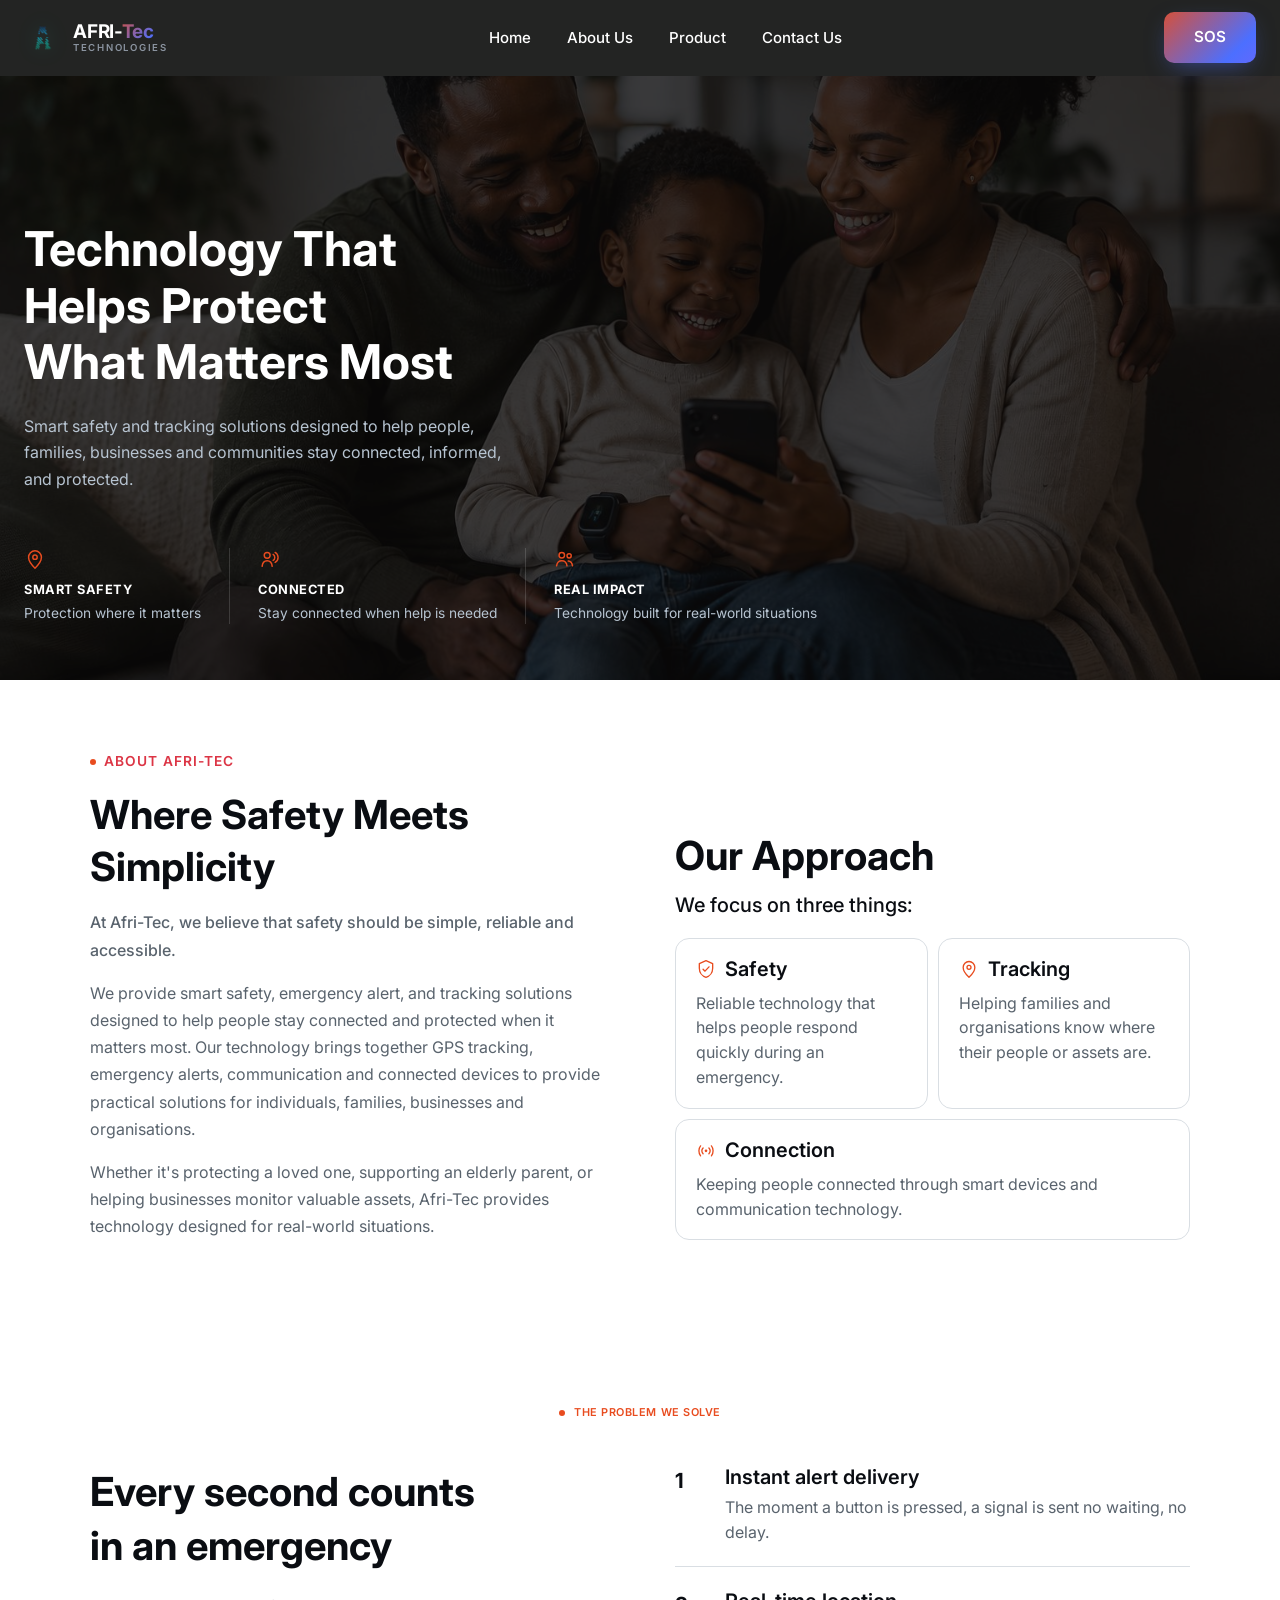
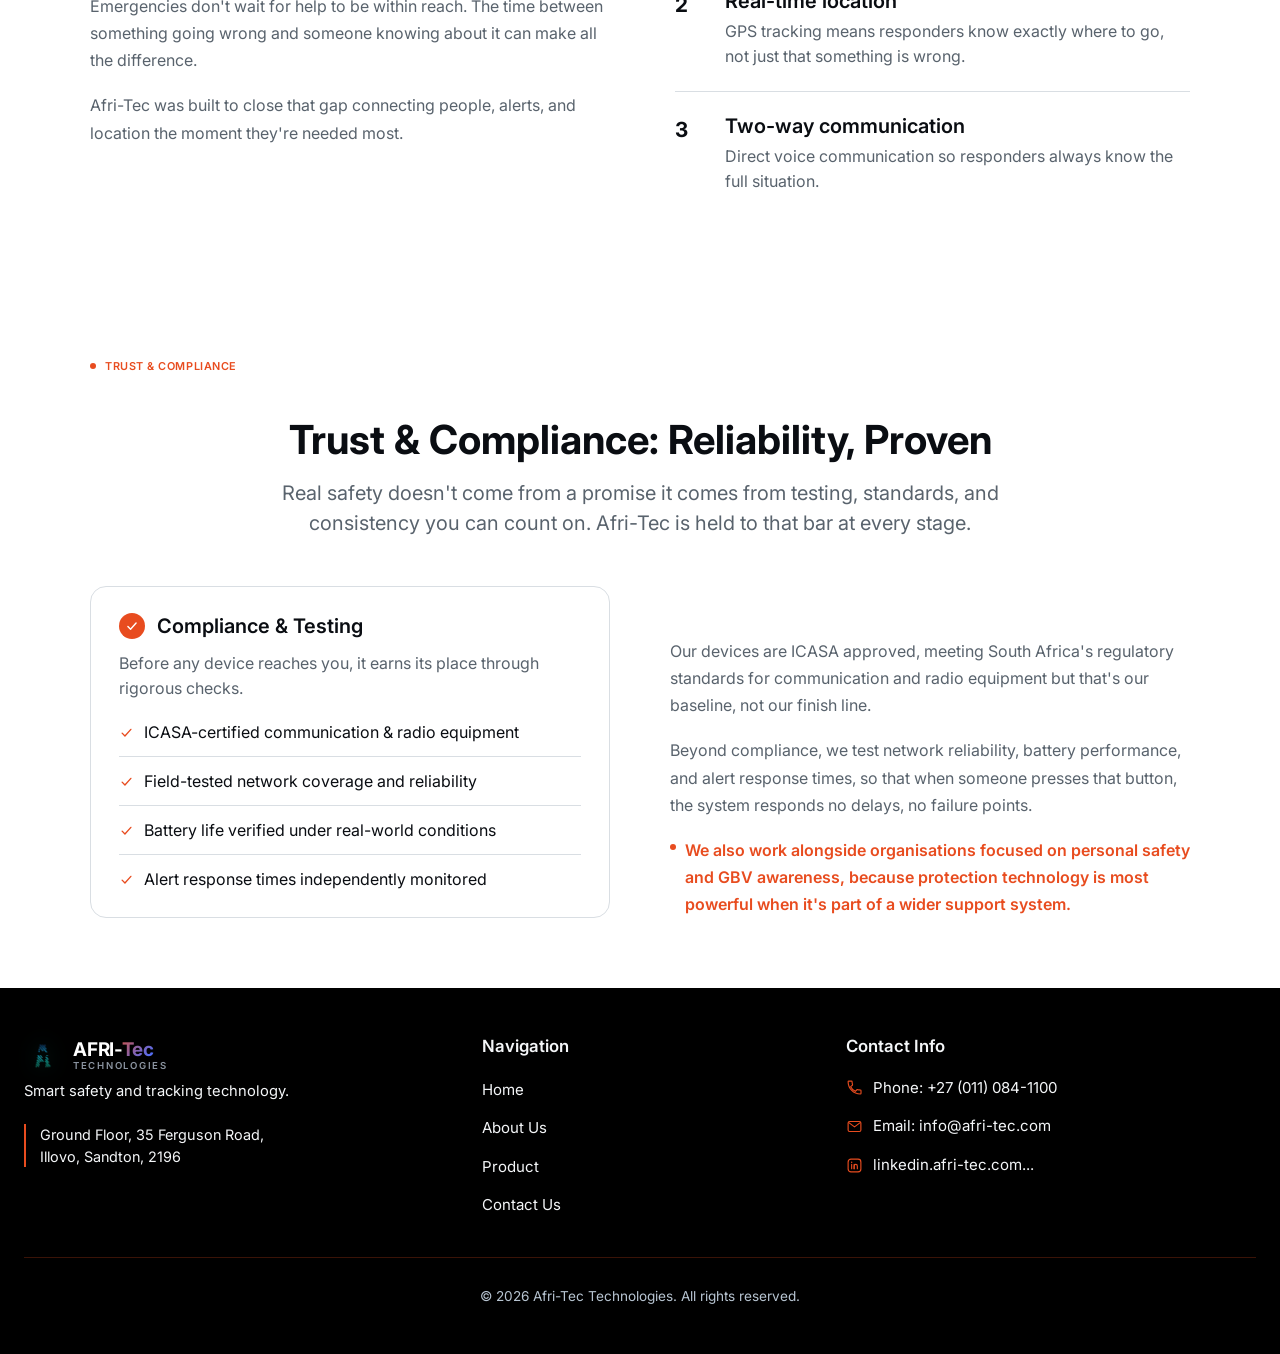
==== about.html @ 9699e05b "Add files via upload" ====
<!DOCTYPE html>
<html lang="en">
<head>
<meta charset="UTF-8">
<meta name="viewport" content="width=device-width, initial-scale=1.0">
<title>Afri-Tec Technologies | About Us</title>

<!-- Bootstrap 5 -->
<link href="https://cdnjs.cloudflare.com/ajax/libs/twitter-bootstrap/5.3.3/css/bootstrap.min.css" rel="stylesheet">
<link href="https://cdn.jsdelivr.net/npm/bootstrap@5.3.3/dist/css/bootstrap.min.css" rel="stylesheet">

<!-- Fonts -->
<link rel="preconnect" href="https://fonts.googleapis.com">
<link href="https://fonts.googleapis.com/css2?family=Space+Grotesk:wght@500;600;700&family=Inter:wght@400;500;600&display=swap" rel="stylesheet">

<!-- Custom -->
<link rel="stylesheet" href="assets/style.css">
</head>
<body>

    <!-- ============ NAVBAR ============ -->
    <header class="site-header" id="siteHeader">
    <nav class="site-nav container-fluid">

        <!-- Logo --> 
        <a href="index.html" class="brand">
            <img src="assets/images/tec-logo.png" alt="Afri-Tec Technologies Logo" class="brand-logo">
            <span class="brand-text">
                <span class="brand-name">AFRI-<span class="brand-name-accent">Tec</span></span>
                <span class="brand-tagline">Technologies</span>
            </span>
        </a>

        <ul class="nav-links d-none d-lg-flex">
        <li><a href="index.html">Home</a></li>
        <li><a href="about.html">About Us</a></li>
        <li><a href="product.html">Product</a></li>
        <li><a href="contact.html">Contact Us</a></li>
        </ul>

        <a href="contact.html" class="btn-pill btn-cta d-none d-lg-inline-flex">SOS</a>

        <button class="hamburger d-lg-none" id="hamburgerBtn" aria-label="Open menu" aria-expanded="false" aria-controls="mobileMenu">
        <span></span>
        <span></span>
        <span></span>
        </button>

    </nav>
    </header>

    <!-- ============ MOBILE FULL-SCREEN MENU ============ -->
    <div class="mobile-menu" id="mobileMenu" aria-hidden="true">
        <button class="mobile-menu-close" id="mobileMenuClose" aria-label="Close menu">
            <svg width="20" height="20" viewBox="0 0 24 24" fill="none" xmlns="http://www.w3.org/2000/svg">
            <path d="M6 6L18 18M18 6L6 18" stroke="currentColor" stroke-width="2" stroke-linecap="round"/>
            </svg>
        </button>
        <ul class="mobile-menu-links">
            <li style="--i:1"><a href="index.html">Home</a></li>
            <li style="--i:2"><a href="about.html">About Us</a></li>
            <li style="--i:3"><a href="product.html">Product</a></li>
            <li style="--i:4"><a href="contact.html">Contact Us</a></li>
        </ul>
        <a href="contact.html" class="btn-pill  btn-pill btn-cta-mobile btn-cta" style="--i:5">SOS</a>
    </div>

<main>
    <!-- ============ ABOUT HERO ============ -->
    <section class="about-hero" id="about">
        <div class="about-hero-bg" aria-hidden="true"></div>
        <div class="about-hero-overlay" aria-hidden="true"></div>

        <div class="about-hero-inner">
            <div class="about-hero-content">
                <h1 class="about-hero-title">Technology That<br>Helps Protect<br>What Matters Most</h1>
                <p class="about-hero-text">Smart safety and tracking solutions designed to help people, families, businesses and communities stay connected, informed, and protected.</p>
            </div>

            <ul class="about-features">
                <li class="about-feature">
                    <svg width="22" height="22" viewBox="0 0 24 24" fill="none" xmlns="http://www.w3.org/2000/svg"><path d="M12 22C12 22 19 15.4 19 10.2C19 6.2 15.9 3 12 3C8.1 3 5 6.2 5 10.2C5 15.4 12 22 12 22Z" stroke="currentColor" stroke-width="1.6" stroke-linejoin="round"/><circle cx="12" cy="10" r="2.4" stroke="currentColor" stroke-width="1.6"/></svg>
                    <h3>Smart Safety</h3>
                    <p>Protection where it matters</p>
                </li>
                <li class="about-feature">
                    <svg width="22" height="22" viewBox="0 0 24 24" fill="none" xmlns="http://www.w3.org/2000/svg"><circle cx="10" cy="8" r="3.2" stroke="currentColor" stroke-width="1.6"/><path d="M4.5 20C4.9 16.3 7.1 14 10 14C12.9 14 15.1 16.3 15.5 20" stroke="currentColor" stroke-width="1.6" stroke-linecap="round"/><path d="M16.5 7C17.6 7.7 18.3 8.9 18.3 10.3C18.3 11.7 17.6 12.9 16.5 13.6" stroke="currentColor" stroke-width="1.6" stroke-linecap="round"/><path d="M18.7 4.8C20.6 5.9 21.9 7.9 21.9 10.3C21.9 12.6 20.6 14.7 18.7 15.8" stroke="currentColor" stroke-width="1.6" stroke-linecap="round"/></svg>
                    <h3>Connected</h3>
                    <p>Stay connected when help is needed</p>
                </li>
                <li class="about-feature">
                    <svg width="22" height="22" viewBox="0 0 24 24" fill="none" xmlns="http://www.w3.org/2000/svg"><circle cx="8.5" cy="8" r="3" stroke="currentColor" stroke-width="1.6"/><path d="M2.8 19.5C3.3 16.1 5.6 14 8.5 14C11.4 14 13.7 16.1 14.2 19.5" stroke="currentColor" stroke-width="1.6" stroke-linecap="round"/><circle cx="16.5" cy="8.5" r="2.3" stroke="currentColor" stroke-width="1.6"/><path d="M15.5 14.2C17.9 14.4 19.8 16.3 20.2 19.5" stroke="currentColor" stroke-width="1.6" stroke-linecap="round"/></svg>
                    <h3>Real Impact</h3>
                    <p>Technology built for real-world situations</p>
                </li>
            </ul>
        </div>
    </section>

    <!-- ============ ABOUT DETAILS ============ -->
    <section class="about-details">
        <div class="about-details-inner">

            <div class="about-details-text">
                <p class="eyebrow text-danger">
                    <span class="section-eyebrow-dot"></span>
                    About Afri-Tec
                </p>
                <h2 class="about-details-title fs-1">Where Safety Meets Simplicity</h2>
                <p class="about-details-lead fs-6">At Afri-Tec, we believe that safety should be simple, reliable and accessible.</p>
                <p class="fs-6">We provide smart safety, emergency alert, and tracking solutions designed to help people stay connected and protected when it matters most. Our technology brings together GPS tracking, emergency alerts, communication and connected devices to provide practical solutions for individuals, families, businesses and organisations.</p>
                <p class="fs-6">Whether it's protecting a loved one, supporting an elderly parent, or helping businesses monitor valuable assets, Afri-Tec provides technology designed for real-world situations.</p>
            </div>

            <div class="approach mt-auto">
                <h3 class="approach-title fs-1">Our Approach</h3>
                <p class="approach-subtitle fs-5">We focus on three things:</p>

                <div class="approach-cards">
                    <div class="approach-card">
                        <div class="approach-card-header">
                            <svg width="20" height="20" viewBox="0 0 24 24" fill="none" xmlns="http://www.w3.org/2000/svg"><path d="M12 2L4 5.5V11C4 16.2 7.4 20.7 12 22C16.6 20.7 20 16.2 20 11V5.5L12 2Z" stroke="currentColor" stroke-width="1.6" stroke-linejoin="round"/><path d="M8.5 12.2L10.8 14.6L15.6 9.4" stroke="currentColor" stroke-width="1.6" stroke-linecap="round" stroke-linejoin="round"/></svg>
                            <h4 class="fs-5">Safety</h4>
                        </div>
                        <p class="fs-6">Reliable technology that helps people respond quickly during an emergency.</p>
                    </div>

                    <div class="approach-card">
                        <div class="approach-card-header">
                            <svg width="20" height="20" viewBox="0 0 24 24" fill="none" xmlns="http://www.w3.org/2000/svg"><path d="M12 22C12 22 19 15.4 19 10.2C19 6.2 15.9 3 12 3C8.1 3 5 6.2 5 10.2C5 15.4 12 22 12 22Z" stroke="currentColor" stroke-width="1.6" stroke-linejoin="round"/><circle cx="12" cy="10" r="2.4" stroke="currentColor" stroke-width="1.6"/></svg>
                            <h4 class="fs-5">Tracking</h4>
                        </div>
                        <p class="fs-6">Helping families and organisations know where their people or assets are.</p>
                    </div>

                    <div class="approach-card approach-card-full">
                        <div class="approach-card-header">
                            <svg width="20" height="20" viewBox="0 0 24 24" fill="none" xmlns="http://www.w3.org/2000/svg"><path d="M8.5 9.5C7.6 10.4 7 11.6 7 13C7 14.4 7.6 15.6 8.5 16.5" stroke="currentColor" stroke-width="1.6" stroke-linecap="round"/><path d="M15.5 9.5C16.4 10.4 17 11.6 17 13C17 14.4 16.4 15.6 15.5 16.5" stroke="currentColor" stroke-width="1.6" stroke-linecap="round"/><path d="M5.5 7C4.2 8.5 3.5 10.6 3.5 13C3.5 15.4 4.2 17.5 5.5 19" stroke="currentColor" stroke-width="1.6" stroke-linecap="round"/><path d="M18.5 7C19.8 8.5 20.5 10.6 20.5 13C20.5 15.4 19.8 17.5 18.5 19" stroke="currentColor" stroke-width="1.6" stroke-linecap="round"/><circle cx="12" cy="13" r="1.6" fill="currentColor"/></svg>
                            <h4 class="fs-5">Connection</h4>
                        </div>
                        <p class="fs-6">Keeping people connected through smart devices and communication technology.</p>
                    </div>
                </div>
            </div>

        </div>
    </section>

    <!-- ============ THE PROBLEM WE SOLVE ============ -->
<section class="problem-section py-4">
    <div class="problem-inner">

        <p class="section-eyebrow problem-eyebrow">
            <span class="section-eyebrow-dot"></span>
            The Problem We Solve
        </p>

        <div class="problem-grid">
            <div class="problem-text">
                <h2 class="problem-title fs-1">Every second counts<br>in an emergency</h2>
                <p class="fs-6">Emergencies don't wait for help to be within reach. The time between something going wrong and someone knowing about it can make all the difference.</p>
                <p class="fs-6">Afri-Tec was built to close that gap connecting people, alerts, and location the moment they're needed most.</p>
            </div>

            <div class="problem-steps">
                <div class="problem-step">
                    <span class="problem-step-number">1</span>
                    <div class="problem-step-content">
                        <h3 class="fs-5">Instant alert delivery</h3>
                        <p class="fs-6">The moment a button is pressed, a signal is sent no waiting, no delay.</p>
                    </div>
                </div>
                <div class="problem-step">
                    <span class="problem-step-number">2</span>
                    <div class="problem-step-content">
                        <h3 class="fs-5">Real-time location</h3>
                        <p class="fs-6">GPS tracking means responders know exactly where to go, not just that something is wrong.</p>
                    </div>
                </div>
                <div class="problem-step">
                    <span class="problem-step-number">3</span>
                    <div class="problem-step-content">
                        <h3 class="fs-5">Two-way communication</h3>
                        <p class="fs-6">Direct voice communication so responders always know the full situation.</p>
                    </div>
                </div>
            </div>
        </div>

    </div>
</section>

<!-- ============ TRUST & COMPLIANCE ============ -->
<section class="trust-section">
    <div class="trust-inner">

        <p class="section-eyebrow">
            <span class="section-eyebrow-dot"></span>
            Trust & Compliance
        </p>

        <h2 class="trust-title fs-1">Trust & Compliance: Reliability, Proven</h2>
        <p class="trust-subtitle fs-5">Real safety doesn't come from a promise  it comes from testing, standards, and consistency you can count on. Afri-Tec is held to that bar at every stage.</p>

        <div class="trust-grid">
            <div class="trust-card">
                <div class="trust-card-header">
                    <span class="trust-card-icon">
                        <svg width="14" height="14" viewBox="0 0 24 24" fill="none" xmlns="http://www.w3.org/2000/svg"><path d="M5 13L9.5 17.5L19 7" stroke="currentColor" stroke-width="2.4" stroke-linecap="round" stroke-linejoin="round"/></svg>
                    </span>
                    <h3 class="fs-5">Compliance & Testing</h3>
                </div>
                <p class="trust-card-desc fs-6">Before any device reaches you, it earns its place through rigorous checks.</p>

                <ul class="trust-checklist">
                    <li>
                        <svg width="15" height="15" viewBox="0 0 24 24" fill="none" xmlns="http://www.w3.org/2000/svg"><path d="M5 13L9.5 17.5L19 7" stroke="currentColor" stroke-width="2.2" stroke-linecap="round" stroke-linejoin="round"/></svg>
                        <span class="fs-6"> ICASA-certified communication & radio equipment</span>
                    </li>
                    <li>
                        <svg width="15" height="15" viewBox="0 0 24 24" fill="none" xmlns="http://www.w3.org/2000/svg"><path d="M5 13L9.5 17.5L19 7" stroke="currentColor" stroke-width="2.2" stroke-linecap="round" stroke-linejoin="round"/></svg>
                        <span class="fs-6">Field-tested network coverage and reliability</span>
                    </li>
                    <li>
                        <svg width="15" height="15" viewBox="0 0 24 24" fill="none" xmlns="http://www.w3.org/2000/svg"><path d="M5 13L9.5 17.5L19 7" stroke="currentColor" stroke-width="2.2" stroke-linecap="round" stroke-linejoin="round"/></svg>
                        <span class="fs-6"> Battery life verified under real-world conditions</span>
                    </li>
                    <li>
                        <svg width="15" height="15" viewBox="0 0 24 24" fill="none" xmlns="http://www.w3.org/2000/svg"><path d="M5 13L9.5 17.5L19 7" stroke="currentColor" stroke-width="2.2" stroke-linecap="round" stroke-linejoin="round"/></svg>
                        <span class="fs-6">Alert response times independently monitored</span>
                    </li>
                </ul>
            </div>

            <div class="trust-text mt-auto">
                <p class="fs-6">Our devices are ICASA approved, meeting South Africa's regulatory standards for communication and radio equipment  but that's our baseline, not our finish line.</p>
                <p class="fs-6">Beyond compliance, we test network reliability, battery performance, and alert response times, so that when someone presses that button, the system responds no delays, no failure points.</p>
                <p class="trust-highlight fs-6">
                    <span class="trust-highlight-dot"></span>
                    We also work alongside organisations focused on personal safety and GBV awareness, because protection technology is most powerful when it's part of a wider support system.
                </p>
            </div>
        </div>

    </div>
</section>

</main>
 
<!-- ============ FOOTER ============ -->
<footer class="site-footer py-5">
    <div class="footer-inner">
 
        <div class="footer-col footer-brand">
            <div class="log">
            <!-- Logo --> 
            <a href="index.html" class="brand">
                <img src="assets/images/tec-logo.png" alt="Afri-Tec Technologies Logo" class="brand-logo">
                <span class="brand-text">
                    <span class="brand-name">AFRI-<span class="brand-name-accent">Tec</span></span>
                    <span class="brand-tagline">Technologies</span>
                </span>
            </a>
          </div>
            <p class="footer-tagline">Smart safety and tracking 
technology.</p>
            <div class="footer-address">
                <p>Ground Floor, 35 Ferguson Road, <br>Illovo, Sandton, 2196</p>
            </div>
        </div>
 
        <div class="footer-col">
            <h3 class="footer-heading">Navigation</h3>
            <ul class="footer-links">
                <li><a href="index.html">Home</a></li>
                <li><a href="about.html">About Us</a></li>
                <li><a href="product.html">Product</a></li>
                <li><a href="contact.html">Contact Us</a></li>
            </ul>
        </div>
 
        <div class="footer-col">
            <h3 class="footer-heading">Contact Info</h3>
            <ul class="footer-contact">
                <li>
                    <svg width="17" height="17" viewBox="0 0 24 24" fill="none" xmlns="http://www.w3.org/2000/svg"><path d="M6.6 10.8C8 13.6 10.4 16 13.2 17.4L15.4 15.2C15.7 14.9 16.1 14.8 16.5 15C17.7 15.4 19 15.6 20.2 15.6C20.8 15.6 21.2 16 21.2 16.6V20.2C21.2 20.8 20.8 21.2 20.2 21.2C10.7 21.2 3 13.5 3 4C3 3.4 3.4 3 4 3H7.6C8.2 3 8.6 3.4 8.6 4C8.6 5.2 8.8 6.5 9.2 7.7C9.3 8.1 9.2 8.5 9 8.8L6.6 10.8Z" stroke="currentColor" stroke-width="1.6" stroke-linejoin="round"/></svg>
                    <span>Phone: +27 (011) 084-1100</span>
                </li>
                <li>
                    <svg width="17" height="17" viewBox="0 0 24 24" fill="none" xmlns="http://www.w3.org/2000/svg"><rect x="3" y="5" width="18" height="14" rx="2" stroke="currentColor" stroke-width="1.6"/><path d="M4 6.5L12 12.5L20 6.5" stroke="currentColor" stroke-width="1.6" stroke-linecap="round" stroke-linejoin="round"/></svg>
                    <span>Email: info@afri-tec.com</span>
                </li>
                <li>
                    <svg width="17" height="17" viewBox="0 0 24 24" fill="none" xmlns="http://www.w3.org/2000/svg"><rect x="3" y="3" width="18" height="18" rx="4" stroke="currentColor" stroke-width="1.6"/><path d="M8 10.5V16.5" stroke="currentColor" stroke-width="1.6" stroke-linecap="round"/><circle cx="8" cy="7.3" r="1" fill="currentColor"/><path d="M11.5 16.5V13C11.5 11.6 12.5 10.5 13.8 10.5C15.1 10.5 16 11.6 16 13V16.5" stroke="currentColor" stroke-width="1.6" stroke-linecap="round"/><path d="M11.5 10.5V16.5" stroke="currentColor" stroke-width="1.6" stroke-linecap="round"/></svg>
                    <span>linkedin.afri-tec.com...</span>
                </li>
            </ul>
        </div>
 
    </div>
 
    <hr class="footer-divider">
 
    <p class="footer-bottom">&copy; <span id="footerYear">2026</span> Afri-Tec Technologies. All rights reserved.</p>
</footer>

<script src="assets/js/script.js"></script>
</body>
</html>
---- assets/style.css ----
/* ==========================================================
   TOKENS
   ========================================================== */
:root {
  --bg: #090B14;
  --surface: #11161D;
  --text: #070707;
  --text-muted: #8B94A0;
  --accent-teal: #e84c1f;
  --accent-blue: #4C6FFF;
  --accent-blue-hover: #6C87FF;
  --accent-violet: #8B5CF6;
  --accent-amber: #FFB020;
  --accent-gradient: linear-gradient(135deg, var(--accent-teal) 0%, var(--accent-blue) 55%, var(--accent-violet) 100%);
  --white: #FFFFFF;
  --border: #ffffff14;
  --header-scrolled-bg: #0a0d12d1;
  --shadow-cta: 0 8px 24px -8px #4c6fff8c;
  --shadow-cta-hover: 0 12px 28px -8px #4c6fffa6;
  --shadow-device: 0 30px 50px #0000008c;
  --star-glow-blue: #2f8fff29;
  --star-glow-teal: #22d3a61a;
  --star-1: #ffffffe6;
  --star-2: #ffffffb3;
  --star-3: #ffffffcc;
  --star-4: #ffffff99;
  --star-5: #ffffff80;
  --font-display: "Inter", sans-serif;
  --font-body: "Inter", sans-serif;
  --nav-height: 76px;
  --light-bg: #FFFFFF;
  --light-text: #0A0D12;
  --light-text-muted: #59636D;
  --light-border: #D9DEE3;
  --sos-red-light: #E23B4C;
  --sos-red-dark: #3A0A12;
  --sos-badge-shadow: 0 18px 40px -12px #d6273f80;
  --sos-stripe: #ffffff14;
  --sos-overlay-left: #05070ae6;
  --sos-overlay-right: #05070a26;
  --sos-overlay-base: #05070a4d;
  --hero-overlay-1: #0a0d12f5;
  --hero-overlay-2: #0a0d12d1;
  --hero-overlay-3: #0a0d1280;
  --hero-overlay-4: #0a0d12b3;
  --shadow-device-2: 0 25px 35px #000000;
  --footer-bg: #000;
  --footer-text: #F4F6F8;
  --footer-text-muted: #B7C4D1;
  --footer-divider: #e84c1f;
  --about-overlay: #0b0a0ac2;
  --about-divider: #ffffff26;
  --card-gap: 10px;
  --product-overlay-1: #05070a26;
  --product-overlay-2: #0507108c;
  --product-overlay-3: #05070ad9;
  --ink:#1c1c1c;
  --muted:#6c6c6c;
  --accent:#0dcaa9;
  --line:#e7e7e7;
  --bg-deep:#2b2657;
  --bg-mid:#3d3580;
  --cyan:#3fd0ff;
  --cyan-soft:#3fd0ff40;
  --sos-red:#e6303f;
  --sos-red-dark:#a3121f;
   --c-bg: #F4F8F7;
  --c-ink: #0E2A2B;
  --c-muted: #4E6666;
  --c-teal: #0E8077;
  --c-soft: #DDEFEC;
  --c-line: #CFE0DD;
  --c-sos: #D92D20;
}

* { 
    box-sizing: border-box; 
}

html { 
    scroll-behavior: smooth;
    scroll-padding-top: var(--nav-height); 
}


body {
  margin: 0;
  background: var(--bg);
  color: var(--text);
  font-family: var(--font-body);
  -webkit-font-smoothing: antialiased;
}

a { 
  text-decoration: none; 
  color: inherit; 
}

ul { 
  list-style: none; 
  margin: 0; 
  padding: 0; 
}

button { 
  font-family: inherit; 
}

@media (prefers-reduced-motion: reduce) {
  *, *::before, *::after {
    animation-duration: 0.001ms !important;
    transition-duration: 0.001ms !important;
  }
}

/* ==========================================================
   HEADER / NAVBAR
   ========================================================== */

.site-header {
  position: fixed;
  top: 0;
  left: 0;
  width: 100%;
  height: var(--nav-height);
  z-index: 1000;
  background: #232423;
  border-bottom: 1px solid transparent;
  transition: background 0.35s ease, border-color 0.35s ease, backdrop-filter 0.35s ease;
}

 .site-header.scrolled {
  background: #0f0f0f;
  backdrop-filter: blur(12px);
  -webkit-backdrop-filter: blur(12px);
  border-bottom: 1px solid var(--border);
}  

.site-nav {
  width: 100%;
  max-width: 1280px;
  height: 100%;
  margin: 0 auto;
  padding: 0 24px;
  /* background-color: #fff; */
  display: flex;
  align-items: center;
  justify-content: space-between;
  gap: 24px;
}

/* ==========================================================
   LOGO
   ========================================================== */

.brand {
  display: inline-flex;
  align-items: center;
  gap: 11px;
  flex-shrink: 0;
  height: 100%;
}

.brand-logo {
  display: block;
  width: 38px;
  height: 38px;
  object-fit: contain;
  filter: drop-shadow(0 0 10px #1fe8b84d);
  transition: transform 0.3s ease, filter 0.3s ease;
}

.brand:hover .brand-logo {
  transform: scale(1.08) rotate(-4deg);
  filter: drop-shadow(0 0 14px #8b5cf666);
}

.brand-text {
  display: flex;
  flex-direction: column;
  line-height: 1.05;
}

.brand-name {
  font-family: var(--font-display);
  font-weight: 700;
  font-size: 1.18rem;
  letter-spacing: -0.01em;
  color: #fff;
  white-space: nowrap;
}

.brand-name-accent {
  background: var(--accent-gradient);
  background-size: 200% 200%;
  background-position: 0% 50%;
  -webkit-background-clip: text;
  background-clip: text;
  -webkit-text-fill-color: transparent;
  transition: background-position 0.45s ease;
}

.brand:hover .brand-name-accent {
  background-position: 100% 50%;
}

.brand-tagline {
  font-size: 0.6rem;
  font-weight: 600;
  letter-spacing: 0.18em;
  text-transform: uppercase;
  color: var(--text-muted);
  margin-top: 2px;
  white-space: nowrap;
}

/* ==========================================================
   DESKTOP NAV LINKS
   ========================================================== */

.nav-links {
  display: flex;
  align-items: center;
  gap: 36px;
  margin: 0 auto;
  padding: 0;
}

.nav-links a {
  position: relative;
  font-size: 0.94rem;
  font-weight: 500;
  color: #fff;
  padding: 6px 0;
  transition: color 0.2s ease;
}

.nav-links a::after {
  position: absolute;
  left: 0;
  bottom: 0;
  width: 0;
  height: 2px;
  background: var(--accent-teal);
  transition: width 0.25s ease;
}

.nav-links a:hover {
  color: var(--accent-teal);
}

.nav-links a:hover::after {
  width: 100%;
}

/* ==========================================================
   CTA BUTTON
   ========================================================== */

.btn-pill btn-cta {
  display: inline-flex;
  align-items: center;
  justify-content: center;
  background: var(--white);
  color: var(--bg);
  font-weight: 600;
  font-size: 0.9rem;
  padding: 11px 24px;
  border-radius: 999px;
  transition: background 0.2s ease, color 0.2s ease, transform 0.2s ease;
  flex-shrink: 0;
}

.btn-pill:hover {
  background: #ff0202;
  color: var(--bg);
  transform: translateY(-1px);
}

/* ==========================================================
   HAMBURGER
   ========================================================== */
.hamburger {
  position: relative;
  width: 32px;
  height: 32px;
  background: transparent;
  border: none;
  cursor: pointer;
  z-index: 1201;
  flex-shrink: 0;
  padding: 0;
}

.hamburger span {
  position: absolute;
  left: 4px;
  right: 4px;
  height: 2px;
  background: var(--white);
  border-radius: 2px;
  transition: transform 0.3s ease, opacity 0.3s ease, top 0.3s ease;
}

.hamburger span:nth-child(1) { 
  top: 10px; 
}

.hamburger span:nth-child(2) { 
  top: 16px; 
}

.hamburger span:nth-child(3) { 
  top: 22px; 
}

.hamburger.is-open span:nth-child(1) {
  top: 16px;
  transform: rotate(45deg);
}
.hamburger.is-open span:nth-child(2) {
  opacity: 0;
}
.hamburger.is-open span:nth-child(3) {
  top: 16px;
  transform: rotate(-45deg);
}

/* ==========================================================
   MOBILE FULL-SCREEN MENU
   ========================================================== */
.mobile-menu {
  position: fixed;
  inset: 0;
  background: var(--bg);
  z-index: 1150;
  display: flex;
  flex-direction: column;
  align-items: center;
  justify-content: center;
  gap: 40px;
  opacity: 0;
  visibility: hidden;
  transition: opacity 0.35s ease;
}

.mobile-menu.is-open {
  opacity: 1;
  visibility: visible;
}

.mobile-menu-links {
  display: flex;
  flex-direction: column;
  align-items: center;
  gap: 28px;
}

.mobile-menu-links a {
  font-family: var(--font-display);
  font-size: 2rem;
  font-weight: 600;
  color: var(--white);
  opacity: 0;
  transform: translateY(14px);
  transition: opacity 0.35s ease, color 0.2s ease;
  display: inline-block;
}

.mobile-menu-links a:hover {
  color: var(--accent-teal);
}

.btn-pill btn-cta-mobile {
  opacity: 0;
  transform: translateY(14px);
  padding: 13px 32px;
  font-size: 1rem;
}

.mobile-menu.is-open .mobile-menu-links a,
.mobile-menu.is-open .btn-pill btn-cta-mobile {
  opacity: 1;
  transform: translateY(0);
  transition: opacity 0.4s ease calc(var(--i) * 0.06s), transform 0.4s ease calc(var(--i) * 0.06s);
}

.btn-cta-mobile {
  width: 80% !important;
}

body.menu-open {
  overflow: hidden;
}

/* ==========================================================
   HERO
   ========================================================== */
.hero {
  position: relative;
  min-height: 100vh;
  display: flex;
  align-items: center;
  overflow: hidden;
  padding-top: var(--nav-height);
}

.hero-bg {
  position: absolute;
  inset: 0;
  z-index: 0;
  background:
    radial-gradient(680px 480px at 14% 18%, #1fe8b829 0%, transparent 60%),
    radial-gradient(720px 520px at 88% 82%, #8b5cf626 0%, transparent 60%),
    linear-gradient( 90deg, var(--hero-overlay-1) 0%, var(--hero-overlay-2) 35%, var(--hero-overlay-3) 65%, var(--hero-overlay-4) 100% ), url("images/bacc.jpg"); 
  background-size: cover, cover, cover, cover;
  background-position: center, center, center, center;
  background-repeat: no-repeat;
}

.hero-inner {
  position: relative;
  z-index: 1;
  width: 100%;
  max-width: 1280px;
  min-height: calc(100vh - var(--nav-height));
  margin: 0 auto;
  padding: 64px 48px;
  display: grid;
  grid-template-columns: 1.05fr 0.95fr;   
  align-items: center;
}

.hero-content {
  max-width: 560px;
}

.eyebrow {
  display: flex;
  align-items: center;
  gap: 8px;
  font-size: 0.78rem;
  font-weight: 600;
  letter-spacing: 0.08em;
  text-transform: uppercase;
  color: var(--accent-teal);
  margin-bottom: 18px;
}

.eyebrow-dot {
  width: 6px;
  height: 6px;
  border-radius: 50%;
  background: var(--accent-teal);
  flex-shrink: 0;
}

.hero-title {
  font-family: var(--font-display);
  font-weight: 700;
  font-size: clamp(2.2rem, 4.6vw, 3.4rem);
  line-height: 1.12;
  letter-spacing: -0.01em;
  color: #fff;
  margin: 0 0 22px;
}

.hero-text {
  font-size: 1.02rem;
  line-height: 1.65;
  color: var(--text-muted);
  max-width: 46ch;
  margin: 0 0 32px;
}

.btn-cta {
  display: inline-flex;
  align-items: center;
  justify-content: center;
  background: var(--accent-gradient);
  background-size: 160% 160%;
  background-position: 0% 50%;
  color: var(--white);
  font-weight: 600;
  font-size: 0.95rem;
  padding: 14px 30px;
  border-radius: 10px;
  transition: transform 0.2s ease, box-shadow 0.2s ease, background-position 0.35s ease;
  box-shadow: var(--shadow-cta);
}

.btn-cta:hover {
  background-position: 100% 50%;
  transform: translateY(-2px);
  box-shadow: var(--shadow-cta-hover);
}

.hero-divider {
  border: none;
  border-top: 2px solid var(--white);
  margin: 36px 0 28px;
}

.trust-row {
  display: flex;
  flex-wrap: wrap;
  gap: 26px 32px;
}

.trust-row li {
  display: flex;
  align-items: center;
  gap: 9px;
  font-size: 0.88rem;
  color: var(--text-muted);
}

.trust-row svg {
  color: var(--accent-teal);
  flex-shrink: 0;
}

.hero-media {
  display: flex;
  align-items: center;
  justify-content: center;
  position: relative;
}

.hero-media-frame {
  width: 100%;
  max-width: 530px;
}

.hero-device-img {
  display: block;
  width: 110%;
  height: auto;
  transform: rotate(10deg);
  filter: drop-shadow(var(--shadow-device-2));
}

/* ==========================================================
   AFRI-TEC COMPANION APP
   ========================================================== */

.companion-section {
  position: relative;
  width: 100%;
  background: var(--light-bg);
  color: var(--light-text);
  overflow: hidden;
}

.companion-container {
  width: 100%;
  max-width: 1180px;
  min-height: 560px;
  margin: 0 auto;
  padding: 70px 40px;
  display: grid;
  grid-template-columns: 2fr 1fr;
  align-items: center;
  column-gap: 50px;
}

.companion-content {
  max-width: 470px;
  margin-left: 20px;
}

.section-eyebrow {
  display: flex;
  align-items: center;
  gap: 9px;
  margin: 0 0 42px;
  color: var(--accent-teal);
  font-size: 0.68rem;
  font-weight: 600;
  letter-spacing: 0.05em;
  text-transform: uppercase;
}

.section-eyebrow-dot {
  width: 6px;
  height: 6px;
  flex-shrink: 0;
  border-radius: 50%;
  background: var(--accent-teal);
}

.companion-title {
  max-width: 430px;
  margin: 0 0 14px;
  color: #000;
  font-family: var(--font-body);
  font-size: 1.35rem;
  font-weight: 500;
  line-height: 1.35;
}

.companion-text {
  max-width: 430px;
  margin: 0 0 18px;
  color: var(--light-text-muted);
  font-size: 0.75rem;
  line-height: 1.65;
}



.store-button {
  height: 55px;
  padding: 5px 8px;
  display: flex;
  align-items: center;
  gap: 7px;
  border-radius: 5px;
  transition: border-color 0.2s ease, transform 0.2s ease;
}

.store-button:hover {
  border-color: var(--accent-teal);
  transform: translateY(-1px);
}

.store-button img {
  width: 35px;
  height: 35px;
  object-fit: contain;
  flex-shrink: 0;
}

.store-button span {
  display: flex;
  flex-direction: column;
  line-height: 1;
}

.store-button small {
  margin-bottom: 3px;
  color: var(--light-text-muted);
  font-size: 0.48rem;
  white-space: nowrap;
}

.store-button strong {
  color: var(--light-text);
  font-size: 0.68rem;
  font-weight: 600;
  white-space: nowrap;
}

.devices-link {
  display: inline-block;
  margin-bottom: 6px;
  color: var(--light-text);
  font-size: 0.72rem;
  font-weight: 600;
  transition: color 0.2s ease;
}

.devices-link:hover {
  color: var(--accent-teal);
}

.tracking-note {
  max-width: 390px;
  display: flex;
  align-items: flex-start;
  gap: 7px;
}

.tracking-dot {
  width: 6px;
  height: 6px;
  flex-shrink: 0;
  margin-top: 4px;
  border-radius: 50%;
  background: var(--accent-teal);
}

.tracking-note p {
  margin: 0;
  color: var(--accent-teal);
  font-size: 0.69rem;
  font-weight: 500;
  line-height: 1.35;
}

.companion-phones {
  position: relative;
  min-height: 470px;
  display: flex;
  align-items: center;
  justify-content: center;
}

/* ================= PHONE MOCKUP ================= */
.phone {
  position: relative;
  width: 180px;
  height: 380px;
  flex-shrink: 0;
}

.phone-screen-image {
  position: absolute;
  z-index: 1;
  top: 18%;
  left: 22%;
  width: 78%;
  height: 79%;
  object-fit: cover;
  border-radius: 20px;
}

.phone-frame-image {
  position: absolute;
  inset: 0;
  z-index: 2;
  width: 100%;
  height: 100%;
  object-fit: contain;
  pointer-events: none;
}

.phone-screen-image {
  position: absolute;
  z-index: 1;
  top: 18%;
  left: 22%;
  width: 78%;
  height: 79%;
  object-fit: cover;
  border-radius: 20px;
}

.phone-frame-image {
  position: absolute;
  inset: 0;
  z-index: 2;
  height: 450px;
  object-fit: contain;
  pointer-events: none;
}

.p-frame {
  position: absolute;
  inset: 0;
  z-index: 2;
  height: 300px;
  object-fit: contain;
  pointer-events: none;
}

.phone-one {
  z-index: 2;
  margin-right: 0;
}

.phone-two {
  z-index: 1;
  margin-left: 0;
}

/* ==========================================================
   SOS APP SHOWCASE
   ========================================================== */

.sos-section {
  position: relative;
  width: 100%;
  min-height: 640px;
  display: flex;
  align-items: center;
  overflow: hidden;
}

.sos-bg {
  position: absolute;
  inset: 0;
  z-index: 0;
  background-image:url('images/afri.jpg');
  background-size: cover;
  background-position: center;
  background-repeat: no-repeat;
}

.sos-overlay {
  position: absolute;
  inset: 0;
  z-index: 1;
  background:
    linear-gradient(90deg, var(--sos-overlay-left) 0%, var(--sos-overlay-left) 30%, var(--sos-overlay-right) 62%, transparent 85%),
    linear-gradient(0deg, var(--sos-overlay-base), var(--sos-overlay-base));
}

.sos-inner {
  position: relative;
  z-index: 2;
  width: 100%;
  max-width: 1280px;
  margin: 0 auto;
  padding: 80px 24px;
}

.sos-content {
  max-width: 420px;
}

.sos-title {
  font-family: var(--font-display);
  font-weight: 700;
  font-size: clamp(1.5rem, 3vw, 2rem);
  line-height: 1.35;
  color: var(--white);
  margin: 0 0 32px;
}

/* ---- SOS badge ---- */
.sos-badge {
  position: relative;
  width: 160px;
  height: 160px;
  display: flex;
  align-items: center;
  justify-content: center;
  border-radius: 20px;
  overflow: hidden;
  background-image:url('images/sosoo.png');
}

/* ==========================================================
   FOOTER
   ========================================================== */
 
.site-footer {
  width: 100%;
  background: var(--footer-bg);
  color: var(--footer-text);
  padding: 64px 24px 32px;
}
 
.footer-inner {
  max-width: 1280px;
  margin: 0 auto;
  display: grid;
  grid-template-columns: 1.3fr 1fr 1.3fr;
  gap: 48px;
  margin-bottom: 40px;
}
 
.footer-logo {
  display: block;
  width: 150px;
  height: auto;
  margin-bottom: 22px;
}
 
.footer-tagline {
  font-size: 0.92rem;
  line-height: 1.6;
  color: var(--footer-text);
  max-width: 280px;
  margin: 0 0 20px;
}
 
.footer-address {
  border-left: 2px solid var(--accent-teal);
  padding-left: 14px;
}
 
.footer-address p {
  margin: 0;
  font-size: 0.9rem;
  line-height: 1.5;
  color: var(--footer-text);
}
 
.footer-heading {
  font-family: var(--font-display);
  font-weight: 600;
  font-size: 1.05rem;
  color: var(--footer-text);
  margin: 0 0 20px;
}
 
.footer-links {
  display: flex;
  flex-direction: column;
  gap: 14px;
}
 
.footer-links a {
  font-size: 0.94rem;
  color: var(--footer-text);
  transition: color 0.2s ease;
}
 
.footer-links a:hover {
  color: var(--accent-teal);
}
 
.footer-contact {
  display: flex;
  flex-direction: column;
  gap: 16px;
}
 
.footer-contact li {
  display: flex;
  align-items: center;
  gap: 10px;
  font-size: 0.94rem;
  color: var(--footer-text);
}
 
.footer-contact svg {
  color: var(--accent-teal);
  flex-shrink: 0;
}
 
.footer-divider {
  height: 5px;
  border: none;
  border-top: 1px solid var(--footer-divider);
  margin: 0 0 24px;
}
 
.footer-bottom {
  margin: 0;
  text-align: center;
  font-size: 0.85rem;
  color: var(--footer-text-muted);
}
 
/* ==========================================================
   ABOUT HERO
   ========================================================== */
 
.about-hero {
  position: relative;
  width: 100%;
  min-height: 680px;
  display: flex;
  align-items: flex-end;
  overflow: hidden;
}
 
.about-hero-bg {
  position: absolute;
  inset: 0;
  z-index: 0;
  background-image: url("images/about.jpg");
  background-size: cover;
  background-position: center;
  background-repeat: no-repeat;
}
 
.about-hero-overlay {
  position: absolute;
  inset: 0;
  z-index: 1;
  background: var(--about-overlay);
}
 
.about-hero-inner {
  position: relative;
  z-index: 2;
  width: 100%;
  max-width: 1280px;
  margin: 0 auto;
  padding: 140px 24px 56px;
}
 
.about-hero-content {
  max-width: 620px;
  margin-bottom: 56px;
}
 
.about-hero-title {
  font-family: var(--font-display);
  font-weight: 700;
  font-size: clamp(2rem, 4.4vw, 3rem);
  line-height: 1.18;
  color: var(--white);
  margin: 0 0 22px;
}
 
.about-hero-text {
  font-size: 1rem;
  line-height: 1.65;
  color: var(--footer-text-muted);
  max-width: 48ch;
  margin: 0;
}
 
.about-features {
  display: flex;
  flex-wrap: wrap;
  gap: 0;
}
 
.about-feature {
  /* flex: 1 1 220px; */
  padding: 0 28px;
  border-left: 1px solid var(--about-divider);
}
 
.about-feature:first-child {
  padding-left: 0;
  border-left: none;
}
 
.about-feature svg {
  color: var(--accent-teal);
  margin-bottom: 12px;
}
 
.about-feature h3 {
  font-family: var(--font-body);
  font-weight: 700;
  font-size: 0.8rem;
  letter-spacing: 0.04em;
  text-transform: uppercase;
  color: var(--white);
  margin: 0 0 6px;
}
 
.about-feature p {
  font-size: 0.86rem;
  line-height: 1.5;
  color: var(--footer-text-muted);
  margin: 0;
}
 
/* ==========================================================
   ABOUT DETAILS
   ========================================================== */
 
.about-details {
  width: 100%;
  background: var(--light-bg);
  color: var(--light-text);
}
 
.about-details-inner {
  max-width: 1180px;
  margin: 0 auto;
  padding: 70px 40px;
  display: grid;
  grid-template-columns: 1fr 1fr;
  gap: 70px;
  align-items: start;
}
 
/* ---- left: text ---- */
.about-details-text .section-eyebrow {
  margin-bottom: 16px;
}
 
.about-details-title {
  font-family: var(--font-display);
  font-weight: 700;
  font-size: 1.5rem;
  line-height: 1.3;
  color: var(--light-text);
  margin: 0 0 16px;
}
 
.about-details-lead {
  font-size: 0.92rem;
  font-weight: 500;
  color: var(--light-text);
  margin: 0 0 18px;
}
 
.about-details-text p {
  font-size: 0.86rem;
  line-height: 1.7;
  color: var(--light-text-muted);
  margin: 0 0 16px;
}
 
.about-details-text p:last-child {
  margin-bottom: 0;
}
 
/* ---- right: approach ---- */
.approach-title {
  font-family: var(--font-display);
  font-weight: 700;
  font-size: 1.15rem;
  color: var(--light-text);
  margin: 0 0 10px;
}
 
.approach-subtitle {
  font-size: 1rem;
  font-weight: 500;
  color: var(--light-text);
  margin: 0 0 18px;
}
 
.approach-cards {
  display: grid;
  grid-template-columns: 1fr 1fr;
  gap: var(--card-gap);
}
 
.approach-card {
  border: 1px solid var(--light-border);
  border-radius: 14px;
  padding: 18px 20px;
}
 
.approach-card-full {
  grid-column: 1 / -1;
}
 
.approach-card-header {
  display: flex;
  align-items: center;
  gap: 9px;
  margin-bottom: 10px;
}
 
.approach-card-header svg {
  color: var(--accent-teal);
  flex-shrink: 0;
}
 
.approach-card-header h4 {
  font-family: var(--font-body);
  font-weight: 600;
  font-size: 0.98rem;
  color: var(--light-text);
  margin: 0;
}
 
.approach-card p {
  font-size: 0.82rem;
  line-height: 1.55;
  color: var(--light-text-muted);
  margin: 0;
}

/* ==========================================================
   THE PROBLEM WE SOLVE
   ========================================================== */
 
.problem-section {
  width: 100%;
  background: var(--light-bg);
  color: var(--light-text);
}
 
.problem-inner {
  max-width: 1180px;
  margin: 0 auto;
  padding: 70px 40px;
}
 
.problem-eyebrow {
  justify-content: center;
  margin: 0 0 44px;
}
 
.problem-grid {
  display: grid;
  grid-template-columns: 1fr 1fr;
  gap: 70px;
  align-items: start;
}
 
/* ---- left: text ---- */
.problem-title {
  font-family: var(--font-display);
  font-weight: 700;
  font-size: 1.55rem;
  line-height: 1.35;
  color: var(--light-text);
  margin: 0 0 20px;
}
 
.problem-text p {
  font-size: 0.86rem;
  line-height: 1.7;
  color: var(--light-text-muted);
  margin: 0 0 18px;
}
 
.problem-text p:last-child {
  margin-bottom: 0;
}
 
/* ---- right: numbered steps ---- */
.problem-steps {
  display: flex;
  flex-direction: column;
}
 
.problem-step {
  display: flex;
  align-items: flex-start;
  gap: 22px;
  padding: 22px 0;
  border-bottom: 1px solid var(--light-border);
}
 
.problem-step:first-child {
  padding-top: 0;
}
 
.problem-step:last-child {
  border-bottom: none;
  padding-bottom: 0;
}
 
.problem-step-number {
  flex-shrink: 0;
  width: 28px;
  font-family: var(--font-display);
  font-weight: 700;
  font-size: 1.3rem;
  color: var(--light-text);
}
 
.problem-step-content h3 {
  font-family: var(--font-display);
  font-weight: 600;
  font-size: 1rem;
  color: var(--light-text);
  margin: 0 0 6px;
}
 
.problem-step-content p {
  font-size: 0.84rem;
  line-height: 1.55;
  color: var(--light-text-muted);
  margin: 0;
}

/* ==========================================================
   TRUST & COMPLIANCE
   ========================================================== */
 
.trust-section {
  width: 100%;
  background: var(--light-bg);
  color: var(--light-text);
}
 
.trust-inner {
  max-width: 1180px;
  margin: 0 auto;
  padding: 70px 40px;
}
 
.trust-title {
  font-family: var(--font-display);
  font-weight: 700;
  font-size: 1.55rem;
  text-align: center;
  color: var(--light-text);
  margin: 0 0 14px;
}
 
.trust-subtitle {
  font-size: 0.92rem;
  text-align: center;
  color: var(--light-text-muted);
  max-width: 60ch;
  margin: 0 auto 48px;
}
 
.trust-grid {
  display: grid;
  grid-template-columns: 1fr 1fr;
  gap: 60px;
  align-items: start;
}
 
/* ---- left: card ---- */
.trust-card {
  border: 1px solid var(--light-border);
  border-radius: 16px;
  padding: 26px 28px;
}
 
.trust-card-header {
  display: flex;
  align-items: center;
  gap: 12px;
  margin-bottom: 12px;
}
 
.trust-card-icon {
  flex-shrink: 0;
  width: 26px;
  height: 26px;
  display: flex;
  align-items: center;
  justify-content: center;
  border-radius: 50%;
  background: var(--accent-teal);
  color: var(--white);
}
 
.trust-card-header h3 {
  font-family: var(--font-body);
  font-weight: 600;
  font-size: 1rem;
  color: var(--light-text);
  margin: 0;
}
 
.trust-card-desc {
  font-size: 0.84rem;
  line-height: 1.55;
  color: var(--light-text-muted);
  margin: 0 0 20px;
}
 
.trust-checklist {
  display: flex;
  flex-direction: column;
}
 
.trust-checklist li {
  display: flex;
  align-items: center;
  gap: 10px;
  padding: 12px 0;
  border-bottom: 1px solid var(--light-border);
  font-size: 0.84rem;
  color: var(--light-text);
}
 
.trust-checklist li:first-child {
  padding-top: 0;
}
 
.trust-checklist li:last-child {
  border-bottom: none;
  padding-bottom: 0;
}
 
.trust-checklist svg {
  color: var(--accent-teal);
  flex-shrink: 0;
}
 
/* ---- right: text ---- */
.trust-text p {
  font-size: 0.86rem;
  line-height: 1.7;
  color: var(--light-text-muted);
  margin: 0 0 18px;
}
 
.trust-highlight {
  display: flex;
  align-items: flex-start;
  gap: 9px;
  color: var(--accent-teal) !important;
  font-weight: 600;
  margin-bottom: 0 !important;
}
 
.trust-highlight-dot {
  flex-shrink: 0;
  width: 6px;
  height: 6px;
  margin-top: 7px;
  border-radius: 50%;
  background: var(--accent-teal);
}

/* ==========================================================
   PRODUCT HERO
   ========================================================== */
 
.product-hero {
    position: relative;
    width: 100%;
    min-height: 680px;
    display: flex;
    align-items: flex-end;
    overflow: hidden;
}
 
.product-hero-bg {
  position: absolute;
  inset: 0;
  z-index: 0;
  width: 100%;
  height: 100%;
  background-image: url("images/hero-product.png");
  background-size: cover; 
  object-fit: container;
  background-position: center;
  background-repeat: no-repeat;
  background-color: var(--bg);
}
 
.product-hero-overlay {
  position: absolute;
  inset: 0;
  z-index: 1;
  background: var(--about-overlay);
}
 
.product-hero-inner {
  position: relative;
  z-index: 2;
  width: 100%;
  max-width: 1280px;
  margin: 0 auto;
  padding: 40px 40px 44px;
}
 
.product-hero-title {
  font-family: var(--font-display);
  font-weight: 700;
  font-size: clamp(1.7rem, 3.6vw, 2.4rem);
  line-height: 1.2;
  color: var(--white);
  margin: 0 0 20px;
}
 
.product-hero-divider {
  border: none;
  border-top: 1px solid var(--footer-divider);
  max-width: 320px;
  margin: 0 0 16px;
}
 
.product-hero-subtitle {
  font-size: 0.95rem;
  color: var(--white);
  margin: 0 0 20px;
}
 
.product-hero-features {
  display: flex;
  align-items: center;
  gap: 20px;
}
 
.product-hero-features li {
  display: flex;
  align-items: center;
  gap: 8px;
  padding-left: 20px;
  border-left: 1px solid var(--footer-divider);
}
 
.product-hero-features li:first-child {
  padding-left: 0;
  border-left: none;
}
 
.product-hero-features svg {
  color: var(--accent-teal);
  flex-shrink: 0;
}
 
.product-hero-features span {
  font-size: 0.78rem;
  line-height: 1.35;
  color: var(--white);
}
 


/* ==========================================================
   OUR SERVICES / PRODUCTS
   ========================================================== */

.services-section {
  width: 100%;
  background: var(--light-bg);
  color: var(--light-text);
  overflow: hidden;
}

.services-container {
  width: 100%;
  max-width: 1180px;
  margin: 0 auto;
  padding: 48px 20px 44px;
}


/* ----------------------------------------------------------
   SECTION HEADING
   ---------------------------------------------------------- */

.services-heading {
  text-align: center;
  margin-bottom: 20px;
}

.services-eyebrow {
  justify-content: center;
  margin-bottom: 10px;
  font-size: 0.68rem;
}

.services-title {
  margin: 0 0 8px;
  font-family: var(--font-display);
  font-size: clamp(1.45rem, 3vw, 1.8rem);
  line-height: 1.25;
  font-weight: 600;
  color: var(--light-text);
}

.services-subtitle {
  max-width: 850px;
  margin: 0 auto;
  font-size: 0.78rem;
  line-height: 1.5;
  color: var(--light-text);
}


/* ----------------------------------------------------------
   PRODUCT GRID
   ---------------------------------------------------------- */

.services-grid {
  display: grid;
  grid-template-columns: repeat(3, minmax(0, 1fr));
  gap: 6px;
}


/* ----------------------------------------------------------
   PRODUCT CARD
   ---------------------------------------------------------- */

.service-card {
  position: relative;
  display: flex;
  flex-direction: column;
  min-width: 0;
  padding: 10px 9px 9px;
  border: 1px solid #e1e5e8;
  border-radius: 14px;
  background: #ffffff;
  overflow: hidden;
  transition: transform 0.25s ease, box-shadow 0.25s ease;
}

.service-card:hover {
  transform: translateY(-3px);
  box-shadow: 0 12px 30px #0a0d1214;
}


/* ----------------------------------------------------------
   PRODUCT IMAGE
   ---------------------------------------------------------- */

.service-image {
  width: 100%;
  height: 328px;
  aspect-ratio: 1 / 1;
  overflow: hidden;
  border-radius: 8px;
  background: #f4f5f6;
}

.service-image img {
  display: block;
  width: 357px;
  height: 100%;
  object-fit: container;
  object-position: top; 
  display: block;
}

.pendant {
  padding-top: 14px;
}

/* ----------------------------------------------------------
   PRODUCT NAME
   ---------------------------------------------------------- */

.service-name {
  display: grid;
  grid-template-columns: 1fr auto 1fr;
  align-items: center;
  gap: 5px;
  margin: 10px 6px 14px;
}

.service-name span {
  display: block;
  height: 2px;
  background: var(--accent-teal);
}

.service-name h3 {
  margin: 0;
  padding: 6px 12px;
  background: var(--accent-teal);
  border-radius: 3px;
  color: var(--white);
  font-family: var(--font-body);
  font-size: 0.65rem;
  font-weight: 500;
  letter-spacing: 0.03em;
  white-space: nowrap;
  text-align: center;
}


/* ----------------------------------------------------------
   FEATURES
   ---------------------------------------------------------- */

.service-features {
  display: grid;
  grid-template-columns: 1fr 1fr;
  gap: 12px;
  flex: 1;
  padding: 0 5px;
}

.service-features ul {
  display: flex;
  flex-direction: column;
  gap: 8px;
}

.service-features li {
  display: flex;
  align-items: flex-start;
  gap: 6px;
  color: #4f5962;
  font-size: 0.57rem;
  line-height: 1.25;
}

.feature-icon {
  flex-shrink: 0;
  width: 12px;
  color: var(--accent-teal);
  font-size: 0.75rem;
  line-height: 1;
}


/* ----------------------------------------------------------
   HOW IT WORKS BUTTON
   ---------------------------------------------------------- */

.how-it-works-btn {
  align-self: center;
  margin-top: 12px;
  padding: 6px 14px;
  border: none;
  border-radius: 5px;
  color: var(--white);
  font-family: var(--font-body);
  font-size: 0.62rem;
  font-weight: 500;
  cursor: pointer;
  transition: background 0.2s ease, transform 0.2s ease, box-shadow 0.2s ease;
}

.how-it-works-btn:hover {
  background: var(--accent-teal);
  transform: translateY(-1px);
  box-shadow: 0 5px 15px #2f8fff40;
}


/* ==========================================================
   VIDEO MODAL
   ========================================================== */

.video-modal {
  position: fixed;
  inset: 0;
  z-index: 2000;
  display: flex;
  align-items: center;
  justify-content: center;
  padding: 30px;
  opacity: 0;
  visibility: hidden;
  transition: opacity 0.3s ease, visibility 0.3s ease;
}

.video-modal.is-open {
  opacity: 1;
  visibility: visible;
}


/* ----------------------------------------------------------
   DARK BACKDROP
   ---------------------------------------------------------- */

.video-modal-backdrop {
  position: absolute;
  inset: 0;
  background: #05070ab8;
  backdrop-filter: blur(5px);
  -webkit-backdrop-filter: blur(5px);
}


/* ----------------------------------------------------------
   MODAL CARD
   ---------------------------------------------------------- */

.video-modal-card {
  position: relative;
  z-index: 2;
  width: min(850px, 92vw);
  padding: 25px 25px 30px;
  border: 1px solid #ffffff59;
  border-radius: 14px;
  background: #ffffffeb;
  box-shadow: 0 30px 80px #00000073;
  transform: scale(0.94) translateY(10px);
  transition: transform 0.3s ease;
}

.video-modal.is-open .video-modal-card {
  transform: scale(1) translateY(0);
}


/* ----------------------------------------------------------
   CLOSE BUTTON
   ---------------------------------------------------------- */

.video-modal-close {
  position: absolute;
  top: 8px;
  right: 10px;
  z-index: 5;
  width: 34px;
  height: 34px;
  display: flex;
  align-items: center;
  justify-content: center;
  border: none;
  border-radius: 50%;
  background: #0a0d12cc;
  color: white;
  font-size: 25px;
  line-height: 1;
  cursor: pointer;
  transition: background 0.2s ease, transform 0.2s ease;
}

.video-modal-close:hover {
  background: var(--accent-teal);
  transform: rotate(90deg);
}


/* ==========================================================
   TV FRAME
   ========================================================== */

.tv-frame {
  position: relative;
  width: 100%;
  max-width: 760px;
  margin: 0 auto;
  padding-bottom: 45px;
}


/* TV body */
.tv-screen {
  position: relative;
  width: 100%;
  aspect-ratio: 16 / 9;
  padding: 8px;
  background: #101820;
  border: 3px solid #3b4248;
  border-radius: 4px;
  box-shadow: 0 20px 35px #00000066, inset 0 0 0 2px #080b0e;
}


/* YouTube screen */

.tv-screen iframe {
  display: block;
  width: 100%;
  height: 100%;
  border: none;
  background: #05070a;
}


/* TV stand */
.tv-stand {
  position: absolute;
  left: 50%;
  bottom: 0;
  width: 130px;
  height: 38px;
  transform: translateX(-50%);
  background: linear-gradient( 180deg, #252c31 0%,#101419 100%);
  clip-path: polygon(35% 0, 65% 0, 78% 65%, 100% 100%, 0 100%, 22% 65%);
}


/* ==========================================================
   MOBILE
   ========================================================== */






/* ==========================================================
   SOS APP SECTION
   ========================================================== */

.sos-app-section {
  width: 100%;
  background: var(--light-bg);
  color: var(--light-text);
  overflow: hidden;
}

.sos-app-container {
  width: 100%;
  max-width: 1180px;
  margin: 0 auto;
  padding: 58px 20px 48px;
}


/* ----------------------------------------------------------
   HEADING
   ---------------------------------------------------------- */

.sos-app-heading {
  text-align: center;
  margin-bottom: 42px;
}

.sos-app-heading .section-eyebrow {
  display: inline-flex;
  align-items: center;
  gap: 7px;
  margin-bottom: 20px;
  font-size: 0.72rem;
  font-weight: 500;
  color: var(--accent-teal);
}

.sos-app-heading .section-eyebrow span {
  width: 7px;
  height: 7px;
  border-radius: 50%;
  background: var(--accent-teal);
}

.sos-app-heading h2 {
  margin: 0;
  font-family: var(--font-display);
  font-size: clamp(1.8rem, 3.5vw, 2.1rem);
  line-height: 1.2;
  font-weight: 600;
  color: var(--light-text);
}


/* ----------------------------------------------------------
   MAIN CONTENT
   ---------------------------------------------------------- */

.sos-app-content {
  display: grid;
  grid-template-columns: 1fr 1fr;
  align-items: center;
  gap: 40px;
  max-width: 760px;
  margin: 0 auto;
}


/* ----------------------------------------------------------
   TEXT
   ---------------------------------------------------------- */

.sos-app-text {
  max-width: 330px;
}

.sos-app-text p {
  margin: 0 0 24px;

  font-size: 0.76rem;
  line-height: 1.5;
  color: var(--light-text);
}

.sos-app-text p:last-child {
  margin-bottom: 0;
}


/* ----------------------------------------------------------
   PHONE
   Reuses your existing .phone,
   .phone-one and .phone-screen-image classes
   ---------------------------------------------------------- */

.sos-app-content .companion-phones {
  min-height: 300px;
  display: flex;
  align-items: center;
  justify-content: center;
}

.sos-app-content .phone {
  width: 150px;
  height: 315px;
}


/* ----------------------------------------------------------
   BENEFITS
   ---------------------------------------------------------- */

.sos-app-benefits {
  display: grid;
  grid-template-columns: repeat(3, 1fr);
  gap: 115px;
  margin: 32px auto 0;
}

.sos-app-benefits > div {
  display: flex;
  align-items: center;
  gap: 9px;
}

.sos-app-benefits > div > span {
  width: 7px;
  height: 7px;
  flex-shrink: 0;
  border-radius: 50%;
  background: var(--accent-teal);
}

.sos-app-benefits p {
  margin: 0;
  font-size: 0.72rem;
  line-height: 1.4;
  color: var(--light-text);
}


/* ==========================================================
   RESPONSIVE
   ========================================================== */




/* ----------------------------------------------------------
   SMALL PHONES
   ---------------------------------------------------------- */



/* ==========================================================
   GETTING STARTED / 4 STEPS
   ========================================================== */

.getting-started-section {
  width: 100%;
  background: var(--light-bg);
  color: var(--light-text);
  overflow: hidden;
}

.getting-started-container {
  width: 100%;
  max-width: 1200px;
  margin: 0 auto;
  padding: 58px 20px 50px;
}


/* ----------------------------------------------------------
   SECTION HEADING
   ---------------------------------------------------------- */

.getting-started-heading {
  text-align: center;
  margin-bottom: 62px;
}

.getting-started-eyebrow {
  display: inline-flex;
  align-items: center;
  gap: 7px;
  margin-bottom: 28px;
  font-size: 0.72rem;
  font-weight: 500;
  color: var(--accent-teal);
}

.getting-started-eyebrow span {
  width: 7px;
  height: 7px;
  border-radius: 50%;
  background: var(--accent-teal);
}

.getting-started-title {
  margin: 0 0 12px;
  font-family: var(--font-display);
  font-size: clamp(1.8rem, 3.5vw, 2.05rem);
  line-height: 1.2;
  font-weight: 600;
  color: var(--light-text);
}

.getting-started-subtitle {
  margin: 0;
  font-size: 0.95rem;
  line-height: 1.5;
  color: var(--light-text);
}


/* ----------------------------------------------------------
   STEPS GRID
   ---------------------------------------------------------- */

.getting-started-steps {
  display: grid;
  grid-template-columns: repeat(4, 1fr);
  gap: 7px;
}


/* ----------------------------------------------------------
   STEP CARD
   ---------------------------------------------------------- */

.getting-started-step {
  min-height: 162px;
  padding: 22px 16px 18px;
  border: 1px solid var(--light-border);
  border-radius: 18px;
  background: var(--light-bg);
  text-align: center;
  transition: transform 0.25s ease, box-shadow 0.25s ease;
}

.getting-started-step:hover {
  transform: translateY(-3px);
  box-shadow: 0 10px 25px #0a0d1212;
}


/* ----------------------------------------------------------
   STEP NUMBER
   ---------------------------------------------------------- */

.getting-started-number {
  width: 34px;
  height: 34px;
  margin: 0 auto 13px;
  display: flex;
  align-items: center;
  justify-content: center;
  border-radius: 50%;
  background: #D9D9D9;
  color: var(--light-text);
  font-size: 1rem;
  font-weight: 500;
}


/* ----------------------------------------------------------
   STEP TITLE
   ---------------------------------------------------------- */

.getting-started-step h3 {
  margin: 0 0 7px;
  font-family: var(--font-body);
  font-size: 0.82rem;
  line-height: 1.25;
  font-weight: 500;
  color: var(--light-text);
}


/* ----------------------------------------------------------
   STEP DESCRIPTION
   ---------------------------------------------------------- */

.getting-started-step p {
  margin: 0;
  font-size: 0.68rem;
  line-height: 1.35;
  color: var(--light-text);
}


/* ----------------------------------------------------------
   VIDEO LINK
   ---------------------------------------------------------- */

.getting-started-video {
  display: flex;
  align-items: center;
  justify-content: center;
  margin-top: 34px;
  font-size: 0.72rem;
  color: var(--light-text);
}

.getting-started-video-text {
  margin-right: 4px;
}

.getting-started-video-btn {
  padding: 0;
  border: none;
  background: transparent;
  color: var(--accent-teal);
  font-family: var(--font-body);
  font-size: 0.72rem;
  font-weight: 500;
  cursor: pointer;
  transition: color 0.2s ease;
}

.getting-started-video-btn:hover {
  color: var(--accent-blue);
}

.getting-started-video-arrow {
  margin-left: 4px;
  color: var(--accent-teal);
}


/* ==========================================================
   RESPONSIVE
   ========================================================== */

  .devices-strip{
    background: #474471;
    padding: 48px 24px;
  }
 
  .device-item{
    display:flex;
    flex-direction:column;
    align-items:center;
    gap:14px;
  }
 
  .device-img-wrap{
    width:100px;
    height:100px;
    display:flex;
    align-items:center;
    justify-content:center;
  }
 
  .device-item img{
    max-width:200px;
    max-height:400px;
    object-fit:contain;
    filter: drop-shadow(0 6px 18px #00000059);
    transition: transform .25s ease;
  }
 
  .device-item:hover img{
    transform: translateY(-4px);
  }  

  .contact-section{ 
    padding: 64px 16px; 
  }
 
  .contact-heading{
    text-decoration-color: var(--ink);
    text-underline-offset: 6px;
    font-weight: 700;
  }
 
  .contact-sub{
    color: var(--muted);
    max-width: 640px;
    margin: 0 auto;
  }
 
  .contact-card{
    border: 1px solid #000;
    border-radius: 14px;
    padding: 28px 26px;
    height: 100%;
  }
 
  .card-title-sm{
    font-weight: 700;
    text-align: center;
  }
 
  .card-subtext{
    color: var(--muted);
    font-size: .85rem;
    text-align: center;
  }
 
  .form-label{
    font-size: .85rem;
    font-weight: 500;
    margin-bottom: 4px;
  }
 
  .form-control{
    border-radius: 8px;
    border-color: #000;
    font-size: .9rem;
  }
 
  .form-control:focus{
    border-color: var(--accent);
    box-shadow: 0 0 0 .15rem #0dcaa926;
  }
 
  .btn-submit{
    border: 1px solid var(--ink);
    border-radius: 8px;
    /* background: #fff; */
    padding: 8px 28px;
    font-size: .9rem;
  }
 
  .btn-submit:hover{
    background: var(--accent-teal);
    color: #fff;
    border: 1px solid var(--ink);
    border-radius: 8px;
  }
 
  .detail-row{
    display: flex;
    align-items: flex-start;
    gap: 14px;
    padding: 14px 0;
    border-bottom: 1px solid #000;
  }
 
  .detail-row:last-child{
    border-bottom: none;
  }
 
  .detail-icon{
    width: 30px;
    height: 30px;
    flex: none;
    border-radius: 50%;
    border: 1.5px solid var(--accent-teal);
    color: var(--accent-teal);
    display: flex;
    align-items: center;
    justify-content: center;
    font-size: .8rem;
  }
 
  .detail-label{
    font-size: .78rem;
    color: var(--muted);
    margin-bottom: 2px;
  }
 
  .detail-value{
    font-weight: 600;
    font-size: .9rem;
  }
 
  .follow-card{
    height: 150px;
    border: 1px solid #000;
    border-radius: 14px;
    padding: 14px 26px;
    display: flex;
    align-items: center;
    justify-content: space-between;
  }
 
  .follow-label{
    font-weight: 500;
    font-size: .9rem;
    color: var(--muted);
  }

   .social-icons{
    display: flex;
    flex-direction: row;
    gap: 8px;
  }
 
  .social-icon{
    width: 32px;
    height: 32px;
    border-radius: 50%;
    border: 1.5px solid var(--accent-teal);
    color: var(--accent-teal);
    display: flex;
    align-items: center;
    justify-content: center;
    font-size: .8rem;
    margin-left: 10px;
    text-decoration: none;
  }
  
  .contact-section {
    min-height: 100%;
  }

  .map {
    width: 85%;
  }


/* ==========================================================
   RESPONSIVE (consolidated)
   ========================================================== */


@media (max-width: 991px) {

  .site-nav {
    padding: 0 20px;
  }

  .brand-name {
    font-size: 1.02rem;
  }

  .hero-media-frame {
    max-width: 320px;
  }

  .footer-inner {
    grid-template-columns: 1fr 1fr;
  }
 
  .footer-brand {
    grid-column: 1 / -1;
  }

  .about-details-inner {
    grid-template-columns: 1fr;
    gap: 48px;
    padding: 56px 24px;
  }


  .problem-inner {
    padding: 56px 24px;
  }
 
  .problem-grid {
    grid-template-columns: 1fr;
    gap: 40px;
  }


  .trust-inner {
    padding: 56px 24px;
  }
 
  .trust-grid {
    grid-template-columns: 1fr;
    gap: 40px;
  }



  .services-grid {
    grid-template-columns: 1fr;
    gap: 18px;
    max-width: 480px;
    margin: 0 auto;
  }

  .service-card {
    padding: 12px;
  }

  .service-features li {
    font-size: 0.7rem;
  }

  .video-modal {
    padding: 15px;
  }

  .video-modal-card {
    padding: 22px 12px 20px;
  }

  .getting-started-steps {
    grid-template-columns: repeat(2, 1fr);
    gap: 10px;
  }

  .hero-inner {
    grid-template-columns: 52% 48%;
    padding: 40px 42px;
  }

}


@media (max-width: 768px) {

  .hero-inner {
    grid-template-columns: 1fr;
    grid-template-rows: auto auto;
    min-height: auto;
    padding: 40px 20px 32px;
    row-gap: 32px;
    text-align: left;
  }

  .hero-content {
    max-width: 100%;
  }

  .hero-title {
    font-size: clamp(1.9rem, 8vw, 2.4rem);
  }

  .hero-text {
    max-width: 100%;
  }

  .hero-media {
    order: 2;
  }

  .hero-media-frame {
    max-width: 260px;
    margin: 0 auto;
  }

  .trust-row {
    gap: 16px 20px;
  }

  .trust-row li {
    font-size: 0.82rem;
  }

  .sos-section {
    min-height: 560px;
  }

  .sos-overlay {
    background:
      linear-gradient(90deg, var(--sos-overlay-left) 0%, var(--sos-overlay-left) 55%, var(--sos-overlay-right) 100%),
      linear-gradient(0deg, var(--sos-overlay-base), var(--sos-overlay-base));
  }

  .sos-content {
    max-width: 300px;
  }

  .sos-title {
    font-size: 1.3rem;
  }

  .sos-badge {
    width: 76px;
    height: 76px;
    border-radius: 16px;
  }

  .sos-badge-text {
    font-size: 0.95rem;
  }


  .about-hero {
    min-height: auto;
  }
 
  .about-hero-inner {
    padding: 120px 20px 48px;
  }
 
  .about-hero-content {
    margin-bottom: 40px;
  }
 
  .about-features {
    flex-direction: column;
    gap: 24px;
  }
 
  .about-feature {
    padding: 0 0 0 16px;
    border-left: 2px solid var(--about-divider);
  }
 
  .about-feature:first-child {
    padding-left: 16px;
    border-left: 2px solid var(--about-divider);
  }

  .sos-app-container {
    padding: 48px 20px 40px;
  }

  .sos-app-heading {
    margin-bottom: 30px;
  }

  .sos-app-heading h2 {
    font-size: 1.6rem;
  }

  .sos-app-content {
    grid-template-columns: 1fr;
    gap: 25px;
  }

  .sos-app-text {
    max-width: 430px;
    margin: 0 auto;
    text-align: center;
  }

  .sos-app-content .companion-phones {
    min-height: 300px;
  }

  .sos-app-content .phone {
    width: 140px;
    height: 295px;
  }

  .sos-app-benefits {
    grid-template-columns: 1fr;
    gap: 14px;
    max-width: 300px;
    margin-top: 25px;
  }

    .devices-strip .row > div{
      margin-bottom: 28px;
    }
   
}

@media (max-width: 575px) {

  .companion-phones {
    min-height: 330px;
  }

  .phone {
    width: 140px;
    height: 295px;
  }

  .phone-screen-image {
    border-radius: 16px;
  }

  .companion-container {
  grid-template-columns: 1fr;
  row-gap: 32px;
  padding: 55px 20px;
}

  .companion-content {
    margin: 0;
  }

  .companion-title {
    font-size: 1.25rem;
  }

  .companion-text {
    font-size: 0.72rem;
  }


  .companion-phones {
    min-height: 330px;
  }

  .phone {
    width: 135px;
    height: 285px;
  }

  .phone-screen {
    border-radius: 18px;
  }


  .site-footer {
    padding: 48px 20px 28px;
  }
 
  .footer-inner {
    grid-template-columns: 1fr;
    gap: 36px;
  }
 
  .footer-tagline {
    max-width: 100%;
  }

  .approach-cards {
    grid-template-columns: 1fr;
  }
 
  .approach-card-full {
    grid-column: auto;
  }


  .product-hero {
    min-height: 420px;
  }
 
  .product-hero-inner {
    padding: 32px 20px 32px;
  }
 
  .product-hero-features {
    flex-wrap: wrap;
    row-gap: 14px;
  }

  .services-container {
    padding: 42px 15px 35px;
  }

  .services-title {
    font-size: 1.35rem;
  }

  .services-subtitle {
    font-size: 0.72rem;
  }

  .service-features {
    gap: 8px;
  }

  .service-features li {
    font-size: 0.62rem;
  }

  .video-modal-card {
    width: 96vw;
    padding-top: 25px;
  }

  .tv-frame {
    padding-bottom: 30px;
  }

  .tv-screen {
    padding: 4px;
    border-width: 2px;
  }

  .tv-stand {
    width: 85px;
    height: 25px;
  }

  .sos-app-container {
    padding: 42px 20px 36px;
  }

  .sos-app-heading {
    margin-bottom: 25px;
  }

  .sos-app-heading .section-eyebrow {
    margin-bottom: 14px;
  }

  .sos-app-heading h2 {
    font-size: 1.4rem;
  }

  .sos-app-text p {
    font-size: 0.72rem;
  }

  .sos-app-content .companion-phones {
    min-height: 280px;
  }

  .sos-app-content .phone {
    width: 135px;
    height: 285px;
  }

  .sos-app-benefit {
    font-size: 2rem;
  }

  .getting-started-container {
    padding: 45px 20px 40px;
  }

  .getting-started-heading {
    margin-bottom: 38px;
  }

  .getting-started-eyebrow {
    margin-bottom: 20px;
  }

  .getting-started-title {
    font-size: 1.55rem;
  }

  .getting-started-subtitle {
    font-size: 0.78rem;
  }

  .getting-started-steps {
    grid-template-columns: 1fr;
    gap: 10px;
  }

  .getting-started-step {
    min-height: auto;
    padding: 20px 18px;
  }

  .getting-started-video {
    flex-wrap: wrap;
    margin-top: 26px;
    text-align: center;
  }
}

/* ============ AFRITEC COMPANION — ISOLATED FIX ============ */

.ac-container {
  width: 100%;
  max-width: 1180px;
  margin: 0 auto;
  padding: 70px 40px;
  display: flex;
  flex-wrap: wrap;
  align-items: center;
  box-sizing: border-box;
}

.ac-content {
  /* flex: 1 1 420px; */
  min-width: 0;
  max-width: 470px;
  box-sizing: border-box;
}

.ac-phones {
  flex: 1 1 320px;
  min-width: 0;
  display: flex;
  justify-content: center;
  align-items: center;
  gap: 12px;
  box-sizing: border-box;
}

.ac-phone {
  position: relative;
  width: 140px;
  aspect-ratio: 9 / 19;
  flex-shrink: 1;
  min-width: 0;
  box-sizing: border-box;
}

.ac-phone-frame,
.ac-phone-screen {
  position: absolute;
  box-sizing: border-box;
}

.ac-phone-frame {
  top: 0;
  left: 0;
  width: 100%;
  height: 100%;
  object-fit: contain;
  z-index: 2;
  pointer-events: none;
}

.ac-phone-screen {
  top: 17%;
  left: 19%;
  width: 64%;
  height: 67%;
  object-fit: cover;
  border-radius: 14%;
  z-index: 1;
}

@media (min-width: 768px) {
  .ac-phone {
    width: 180px;
  }
}

@media (max-width: 575px) {
  .ac-container, .p-frame {
    padding: 40px 16px;
    flex-direction: column;
  }
  .ac-content {
    max-width: 100%;
  }
  .ac-phones {
    gap: 8px;
  }
  .ac-phone {
    width: 42vw;
    max-width: 150px;
  }
}

.mobile-menu-close {
  position: absolute;
  top: 22px;
  right: 22px;
  width: 42px;
  height: 42px;
  display: flex;
  align-items: center;
  justify-content: center;
  border: none;
  border-radius: 25%;
  background: #ffffff14;
  color: var(--white);
  cursor: pointer;
  opacity: 0;
  transform: rotate(-45deg);
  transition: background 0.2s ease, color 0.2s ease, transform 0.35s ease, opacity 0.3s ease;
}

.mobile-menu-close:hover {
  background: var(--accent-gradient);
  color: var(--white);
}

.mobile-menu.is-open .mobile-menu-close {
  opacity: 1;
  transform: rotate(0deg);
  transition-delay: 0.1s;
}

/* Afri-Tec Companion section: matches the published design.
   Replace all your existing .companion-section, .ac-*, .store-button and .tracking-* rules with this file. */

/* .companion-section {
  --c-bg: #F4F8F7;
  --c-ink: #0E2A2B;
  --c-muted: #4E6666;
  --c-teal: #0E8077;
  --c-soft: #DDEFEC;
  --c-line: #CFE0DD;
  --c-sos: #D92D20;
  background: var(--c-bg);
  color: var(--c-ink);
  line-height: 1.6;
  padding: 24px 0;
} */
.companion-section *, .companion-section *::before, .companion-section *::after { 
  box-sizing: border-box; 
}

.companion-section .ac-container {
  max-width: 1080px;
  margin: 0 auto;
  padding: 72px 24px;
  display: grid;
  grid-template-columns: 1.05fr .95fr;
  gap: 56px;
  align-items: center;
}

/* ---------- Copy ---------- */
.companion-section .companion-title {
  font-family: inherit;
  font-weight: 700;
  font-size: clamp(2.1rem, 4.6vw, 3.3rem);
  letter-spacing: -0.02em;
  max-width: 14ch;
  margin: 0 0 18px;
  color: var(--c-ink);
}
.companion-section .companion-text {
  color: var(--c-muted);
  font-size: 1.1rem;
  max-width: 46ch;
  margin: 0 0 28px;
}

/* ---------- Store buttons ---------- */
.companion-section  { 
  display: flex; 
  flex-wrap: wrap; 
  gap: 12px; 
  margin-bottom: 36px; 
}

/* .store-button.btn-cta is deliberately specific so it beats your global button styles */
.companion-section .store-button.btn-cta {
  display: inline-flex;
  flex-direction: column;
  min-width: 150px;
  padding: 10px 22px;
  border: 0;
  border-radius: 10px;
  background: var(--c-ink);
  box-shadow: none;
  color: var(--c-bg);
  text-decoration: none;
  line-height: 1.2;
  transition: background .2s ease;
}
.companion-section .store-button.btn-cta:hover { 
  background: var(--c-teal); 
  color: #fff; 
}

.companion-section .store-button.btn-cta:focus-visible { 
  outline: 3px solid var(--c-teal); 
  outline-offset: 3px; 
}

.companion-section .store-button small { 
  font-size: .74rem; 
  opacity: .75; 
  color: inherit; 
}

.companion-section .store-button strong { 
  font-size: 1.05rem; 
  font-weight: 600; 
  color: inherit; 
}

/* ---------- Privacy ---------- */
.companion-section .tracking-note { 
  max-width: 46ch; 
  padding-top: 20px; 
  border-top: 1px solid var(--c-line); 
}

.companion-section .tracking-note h3 {
  font-family: inherit;
  font-size: 1.05rem;
  margin: 0 0 4px;
  color: var(--c-ink);
}
.companion-section .tracking-note p { 
  margin: 0 0 12px; 
  color: var(--c-muted); 
  font-size: .95rem; 
}

.companion-section .tracking-note ul { 
  list-style: none; 
  margin: 0; 
  padding: 0; 
  display: flex; 
  flex-wrap: wrap; 
  gap: 8px; 
}

.companion-section .tracking-note li {
  background: var(--c-soft);
  color: var(--c-ink);
  font-size: .88rem;
  font-weight: 500;
  padding: 5px 12px;
  border-radius: 99px;
}

/* ---------- Phone (pure CSS) ---------- */
.companion-section .ac-phones { 
  position: relative; 
  display: flex; 
  justify-content: center; 
}

.companion-section .ac-phones::before {
  content: "";
  position: absolute;
  inset: 6% 4%;
  border-radius: 36px;
  background: var(--c-soft);
}
.companion-section .ac-phone {
  position: relative;
  width: min(290px, 80%);
  aspect-ratio: 9 / 18.5;
  background: #101c1d;
  border-radius: 38px;
  padding: 10px;
  box-shadow: 0 24px 50px #081e1e4d;
}
.companion-section .ac-screen { 
  position: relative; 
  height: 100%; 
  border-radius: 29px; 
  overflow: hidden; 
  background: #cfe6e2; 
}

.companion-section .ac-map {
  position: absolute;
  inset: 0;
  background:
    linear-gradient(115deg, transparent 46%, #fff 46% 49%, transparent 49%),
    linear-gradient(20deg, transparent 58%, #fff 58% 60.5%, transparent 60.5%),
    linear-gradient(90deg, transparent 28%, #eaf4f2 28% 30%, transparent 30%),
    #bfdcd7;
}
.companion-section .ac-pin {
  position: absolute;
  left: 52%;
  top: 30%;
  width: 18px;
  height: 18px;
  border-radius: 50%;
  background: var(--c-sos);
  border: 3px solid #fff;
  box-shadow: 0 0 0 0 #d92d2080;
  animation: companion-ping 2s ease-out 1.2s 3;
}
@keyframes companion-ping { to { box-shadow: 0 0 0 26px #d92d2000; } }

.companion-section .ac-alert {
  position: absolute;
  left: 12px;
  right: 12px;
  bottom: 14px;
  background: #fff;
  color: #0E2A2B;
  border-radius: 18px;
  padding: 14px;
  box-shadow: 0 8px 24px #00000033;
}
.companion-section .ac-tag {
  display: inline-block;
  background: var(--c-sos);
  color: #fff;
  font-size: .7rem;
  font-weight: 600;
  padding: 2px 9px;
  border-radius: 99px;
  margin-bottom: 6px;
}
.companion-section .ac-alert strong { display: block; font-size: 1rem; line-height: 1.3; }
.companion-section .ac-meta { font-size: .82rem; color: var(--c-muted); }
.companion-section .ac-row { display: flex; gap: 8px; margin-top: 10px; }
.companion-section .ac-row i {
  flex: 1;
  text-align: center;
  font-style: normal;
  font-size: .8rem;
  font-weight: 600;
  padding: 8px 0;
  border-radius: 10px;
  background: #E8F3F1;
}
.companion-section .ac-row i:first-child { background: var(--c-teal); color: #fff; }

/* ---------- Mobile + motion ---------- */
@media (max-width: 820px) {
  .companion-section .ac-container { grid-template-columns: 1fr; padding: 48px 20px; gap: 40px; }
}
@media (prefers-reduced-motion: reduce) {
  .companion-section .ac-pin { animation: none; }
}

/* Two buttons side by side */
.companion-section {
  display: flex;
  flex-wrap: wrap;          /* only wraps on very narrow screens */
  gap: 12px;
}

/* Icon on the left, text stacked on the right */
.companion-section .store-button.btn-cta {
  display: grid;
  grid-template-columns: auto 1fr;
  grid-template-rows: auto auto;
  column-gap: 10px;
  align-items: center;
  min-width: 170px;
  padding: 10px 20px;
}

.companion-section {
  grid-row: 1 / span 2;     /* icon spans both text rows */
  display: flex;
  align-items: center;
}

.companion-section .store-button img {
  width: 32px;
  height: 32px;
  object-fit: contain;
  display: block;
}


.companion-section .store-button small  { 
  grid-column: 2; 
  align-self: end; 
}

.companion-section .store-button strong { 
  grid-column: 2; 
  align-self: start; 
}

/* ---------- Tablet and mobile ---------- */
@media (max-width: 820px) {
  .companion-section .ac-container {
    grid-template-columns: 1fr;
    padding: 48px 20px;
    gap: 40px;
  }

  .companion-section .companion-title { max-width: none; }
  .companion-section .companion-text,
  .companion-section .tracking-note  { max-width: none; }

  /* Phone below the copy, a bit smaller */
  .companion-section .ac-phone { width: min(260px, 72%); }
}

/* ---------- Phones ---------- */
@media (max-width: 560px) {
  .companion-section .ac-container { padding: 40px 16px; gap: 32px; }

  .companion-section .companion-title { font-size: 2rem; }
  .companion-section .companion-text  { font-size: 1rem; margin-bottom: 24px; }

  /* Buttons share the row equally */
  .companion-section { gap: 10px; margin-bottom: 28px; }
  .companion-section .store-button.btn-cta {
    flex: 1 1 0;
    min-width: 0;
    gap: 8px;
    padding: 10px 12px;
  }
  .companion-section .store-button img { width: 26px; height: 26px; }
  .companion-section .store-button small { font-size: .68rem; }
  .companion-section .store-button small strong { font-size: .95rem; }

  /* Privacy tags wrap neatly */
  .companion-section .tracking-note li { font-size: .84rem; padding: 5px 11px; }

  .companion-section .ac-phone { width: min(240px, 76%); border-radius: 34px; padding: 8px; }
  .companion-section .ac-screen { border-radius: 27px; }
}

/* ---------- Very small screens (320px and under) ---------- */
@media (max-width: 360px) {
  .companion-section { flex-direction: column; }
  .companion-section .store-button.btn-cta { flex: none; width: 100%; }
}

/* ---------- Mobile phone fix ---------- */
.companion-section .ac-phones {
  width: 100%;
  justify-content: center;
}

.companion-section .ac-phones .ac-phone {
  flex: none;
  width: 260px;          /* fixed width, so nothing can squeeze it */
  max-width: 100%;
  height: auto;
  aspect-ratio: 9 / 18.5;
  margin: 0;             /* clears any old margin or offset */
}

/* Alert card: tighter text so it fits */
.companion-section .ac-alert { line-height: 1.3; }
.companion-section .ac-alert strong { font-size: .95rem; line-height: 1.25; margin: 0; }
.companion-section .ac-meta { display: block; font-size: .78rem; line-height: 1.35; }
.companion-section .ac-tag { line-height: 1.5; }

/* Buttons: equal width, labels on one line */
.companion-section .ac-row i {
  flex: 1 1 0;
  white-space: nowrap;
  font-size: .78rem;
  line-height: 1.2;
  padding: 9px 0;
}

@media (max-width: 360px) {
  .companion-section .ac-phones .ac-phone { width: 230px; }
}

/* ==========================================================
   STORE BUTTONS: single source of truth
   Paste at the VERY END of your stylesheet.
   Everything is scoped to .store-buttons, so nothing else on
   the page is affected. Selectors are strong enough to beat the
   old .store-button / .btn-cta / .imge rules even before you
   delete them.
   ========================================================== */

/* ---------- Container ---------- */
.companion-section .store-buttons {
  display: flex;
  flex-direction: row;
  flex-wrap: wrap;
  justify-content: center;
  align-items: center;
  gap: 22px;
  margin: 24px 0 36px;
}

/* ---------- Button ---------- */
.companion-section .store-buttons .store-button {
  --accent: #198754;                      
  display: flex;
  flex-direction: column;                
  align-items: center;
  justify-content: center;
  gap: 10px;
  width: 150px;
  min-width: 0;
  height: 120px;
  padding: 22px 20px 20px;
  text-align: center;
  text-decoration: none;
  line-height: 1.2;
  color: #fff;
  background: #0f2e30;
  border: 3px solid #0b1f20;
  border-radius: 28px;
  box-shadow: 6px 6px 0 #0d6efd;    
  transform: rotate(-2deg);
  transition: transform .2s cubic-bezier(.34, 1.56, .64, 1),
              box-shadow .2s ease;
}

.companion-section .store-buttons .store-button:nth-child(2) {
  --accent: #9d1a08;                      /* playful pink */
  transform: rotate(2deg);
}

/* ---------- Hover / keyboard focus ---------- */
.companion-section .store-buttons .store-button:hover,
.companion-section .store-buttons .store-button:focus-visible {
  background: #0f2e30;
  color: #fff;
  transform: rotate(0deg) translateY(-6px) scale(1.04);
  box-shadow: 10px 12px 0 var(--accent);
}

.companion-section .store-buttons .store-button:focus-visible {
  outline: 3px solid var(--accent-teal);
  outline-offset: 4px;
}

/* ---------- Press ---------- */
.companion-section .store-buttons .store-button:active {
  transform: translateY(2px) scale(.98);
  box-shadow: 2px 2px 0 var(--accent);
}

/* ---------- Icon: larger and centered in a bubble ---------- */
.companion-section .store-buttons .store-button .imge {
  display: grid;
  place-items: center;
  flex-shrink: 0;
  width: 60px;
  height: 60px;
  background: #ffffff1f;
  border-radius: 50%;
}

.companion-section .store-buttons .store-button .imge img {
  display: block;
  width: 64px;
  height: 50px;
  object-fit: contain;
  transition: transform .3s cubic-bezier(.34, 1.56, .64, 1);
}

.companion-section .store-buttons .store-button:hover .imge img,
.companion-section .store-buttons .store-button:focus-visible .imge img {
  transform: scale(1.18) rotate(-8deg);   /* wiggle */
}

/* ---------- Text ---------- */
.companion-section .store-buttons .store-button small {
  display: block;
  margin: 0;
  font-size: .8rem;
  line-height: 1.3;
  color: rgba(255, 255, 255, .8);
  opacity: 1;                             /* cancels old opacity: .75 */
}

.companion-section .store-buttons .store-button small strong {
  display: block;
  margin-top: 2px;
  font-size: 1rem;
  font-weight: 700;
  color: #fff;
  opacity: 1;
}

/* ---------- Reduced motion ---------- */
@media (prefers-reduced-motion: reduce) {
  .companion-section .store-buttons .store-button,
  .companion-section .store-buttons .store-button .imge img {
    transition: none;
  }
  .companion-section .store-buttons .store-button,
  .companion-section .store-buttons .store-button:nth-child(2),
  .companion-section .store-buttons .store-button:hover {
    transform: none;
  }
}

/* ---------- Phones: two side by side ---------- */
@media (max-width: 560px) {
  .companion-section .store-buttons {
    gap: 14px;
  }

  .companion-section .store-buttons .store-button {
    flex: 0 1 calc(50% - 7px);
    width: auto;
    padding: 16px 10px 14px;
    border-radius: 22px;
  }

  .companion-section .store-buttons .store-button .imge {
    width: 64px;
    height: 64px;
  }

  .companion-section .store-buttons .store-button .imge img {
    width: 40px;
    height: 40px;
  }

  .companion-section .store-buttons .store-button small {
    font-size: .7rem;
  }

  .companion-section .store-buttons .store-button small strong {
    font-size: 1rem;
  }
}

/* ---------- Very small screens: stack ---------- */
@media (max-width: 360px) {
  .companion-section .store-buttons {
    flex-direction: column;
  }

  .companion-section .store-buttons .store-button {
    flex: 0 0 auto;
    width: 100%;
    max-width: 260px;
  }
}

/* ==========================================================
   SOS APP SECTION: "Command Centre" redesign
   All classes start with cc- so nothing in your existing CSS
   is touched. Paste at the end of your stylesheet. You can then
   delete the old .sos-app-* rules.
   ========================================================== */

.cc-section {
  --cc-panel: #c8340f;           /* deep flame: white text passes AA contrast */
  --cc-ring: #ff6a3d;            /* lighter flame for the radiating rings */
  position: relative;
  overflow: hidden;
  background: var(--cc-panel);
  color: #fff;
  font-family: var(--font-body, "Inter", sans-serif);
}

.cc-container {
  width: 100%;
  max-width: 1180px;
  margin: 0 auto;
  padding: 88px 24px 56px;
}

.cc-grid {
  display: grid;
  grid-template-columns: 1.1fr .9fr;
  align-items: center;
  gap: 48px;
}

/* ---------- Copy ---------- */
.cc-title {
  max-width: 15ch;
  margin: 0 0 26px;
  font-family: var(--font-display, "Inter", sans-serif);
  font-size: clamp(2.2rem, 4.6vw, 3.6rem);
  font-weight: 700;
  line-height: 1.05;
  letter-spacing: -0.02em;
  color: #fff;
}

.cc-copy p {
  max-width: 46ch;
  margin: 0 0 18px;
  font-size: 1.1rem;
  line-height: 1.65;
  color: rgba(255, 255, 255, .92);
}

.cc-copy .cc-closing {
  margin-bottom: 0;
  font-weight: 600;
  color: #fff;
}

/* ---------- Stage: phone with SOS rings ---------- */
.cc-stage {
  position: relative;
  display: grid;
  place-items: center;
  min-height: 540px;
}

/* soft glow behind the phone */
.cc-stage::before {
  content: "";
  position: absolute;
  left: 50%;
  top: 50%;
  width: 480px;
  aspect-ratio: 1;
  transform: translate(-50%, -50%);
  border-radius: 50%;
  background: radial-gradient(circle, rgba(255, 106, 61, .6) 0%, rgba(255, 106, 61, 0) 68%);
}

.cc-ring {
  position: absolute;
  left: 50%;
  top: 50%;
  width: 400px;
  aspect-ratio: 1;
  border: 2px solid var(--cc-ring);
  border-radius: 50%;
  opacity: 0;
  transform: translate(-50%, -50%) scale(.45);
  animation: cc-ping 4.5s ease-out infinite;
  animation-delay: var(--d, 0s);
  pointer-events: none;
}

@keyframes cc-ping {
  0%   { opacity: .9; transform: translate(-50%, -50%) scale(.45); }
  100% { opacity: 0;  transform: translate(-50%, -50%) scale(1.5); }
}

.cc-phone {
  position: relative;
  z-index: 2;
  display: block;
  width: min(280px, 72%);
  height: auto;
  filter: drop-shadow(0 32px 40px rgba(60, 10, 0, .45));
}

/* ---------- Floating chips ---------- */
.cc-chip {
  position: absolute;
  z-index: 3;
  display: inline-flex;
  align-items: center;
  gap: 8px;
  padding: 9px 15px;
  border-radius: 99px;
  background: #fff;
  color: #1c1c1c;
  font-size: .85rem;
  font-weight: 600;
  white-space: nowrap;
  box-shadow: 0 10px 24px #3c0a004d;
}

.cc-chip::before {
  content: "";
  width: 8px;
  height: 8px;
  border-radius: 50%;
  background: var(--accent-teal, #e84c1f);
}

.cc-chip-a { top: 24%;    left: 0; }
.cc-chip-b { bottom: 18%; right: 0; }

/* ---------- Perks strip ---------- */
.cc-perks {
  display: grid;
  grid-template-columns: repeat(3, 1fr);
  gap: 24px;
  margin: 56px 0 0;
  padding: 28px 0 0;
  list-style: none;
  border-top: 1px solid #ffffff4d;
}

.cc-perks li {
  display: flex;
  align-items: center;
  gap: 12px;
  font-size: 1rem;
  font-weight: 500;
}

.cc-perks li::before {
  content: "";
  flex-shrink: 0;
  width: 24px;
  height: 24px;
  border-radius: 50%;
  background: #fff url("data:image/svg+xml,%3Csvg xmlns='http://www.w3.org/2000/svg' viewBox='0 0 24 24' fill='none' stroke='%23c8340f' stroke-width='3.5' stroke-linecap='round' stroke-linejoin='round'%3E%3Cpath d='M5 12.5l4.5 4.5L19 7.5'/%3E%3C/svg%3E") center / 13px no-repeat;
}

/* ---------- Tablet ---------- */
@media (max-width: 900px) {
  .cc-container { padding: 64px 20px 44px; }

  .cc-grid {
    grid-template-columns: 1fr;
    gap: 36px;
  }

  .cc-title,
  .cc-copy p { max-width: none; }

  .cc-stage { min-height: 460px; }
}

/* ---------- Phones ---------- */
@media (max-width: 700px) {
  .cc-perks {
    grid-template-columns: 1fr;
    gap: 14px;
    margin-top: 40px;
  }
}

@media (max-width: 560px) {
  .cc-copy p { font-size: 1rem; }
  .cc-stage  { min-height: 400px; }
  .cc-ring   { width: 300px; }
  .cc-stage::before { width: 340px; }
  .cc-chip   { display: none; }
}

/* ---------- Reduced motion: keep the rings, stop the pulse ---------- */
@media (prefers-reduced-motion: reduce) {
  .cc-ring {
    animation: none;
    opacity: .3;
    transform: translate(-50%, -50%) scale(var(--s, 1));
  }
}

.gs-section {
  width: 100%;
  background: var(--light-bg, #fff);
  color: var(--light-text, #0A0D12);
  font-family: var(--font-body, "Inter", sans-serif);
}

.gs-container {
  max-width: 1120px;
  margin: 0 auto;
  padding: 96px 64px;
  display: flex;
  flex-wrap: wrap;
  align-items: stretch;
  gap: 56px 88px;
}

/* ---------- Left: heading + video ---------- */
.gs-intro {
  flex: 1 1 320px;
  display: flex;
  flex-direction: column;
  justify-content: space-between;
  gap: 48px;
}

.gs-title {
  max-width: 12ch;
  margin: 0 0 22px;
  font-size: clamp(2.2rem, 4.4vw, 3.25rem);
  font-weight: 700;
  line-height: 1.06;
  letter-spacing: -0.02em;
}

.gs-subtitle {
  max-width: 34ch;
  margin: 0;
  font-size: 1.125rem;
  line-height: 1.6;
  color: var(--light-text-muted, #59636D);
}

.gs-video {
  display: inline-flex;
  align-items: center;
  align-self: flex-start;
  gap: 16px;
  padding: 12px 24px 12px 12px;
  border: 1px solid var(--light-border, #D9DEE3);
  border-radius: 999px;
  background: #fff;
  color: inherit;
  font: inherit;
  text-align: left;
  cursor: pointer;
  transition: border-color .2s ease;
}

.gs-video:hover {
  border-color: #c8340f;
}

.gs-video:focus-visible {
  outline: 3px solid var(--accent-teal, #e84c1f);
  outline-offset: 3px;
}

.gs-play {
  width: 48px;
  height: 48px;
  flex: none;
  display: grid;
  place-items: center;
  border-radius: 50%;
  background: var(--accent-teal, #e84c1f);
  transition: transform .2s ease;
}

.gs-video:hover .gs-play {
  transform: scale(1.08);
}

.gs-video-text {
  display: flex;
  flex-direction: column;
  line-height: 1.35;
}

.gs-video-text strong {
  font-size: 1rem;
  font-weight: 600;
}

.gs-video-text span {
  font-size: .94rem;
  color: var(--light-text-muted, #59636D);
}

/* ---------- Right: connected steps ---------- */
.gs-steps {
  flex: 1.4 1 380px;
  margin: 0;
  padding: 0;
  list-style: none;
}

.gs-step {
  display: flex;
  gap: 28px;
}

.gs-rail {
  flex: 0 0 48px;
  display: flex;
  flex-direction: column;
  align-items: center;
}

.gs-num {
  width: 48px;
  height: 48px;
  flex: none;
  display: flex;
  align-items: center;
  justify-content: center;
  border-radius: 50%;
  background: #0A0D12;
  color: #fff;
  font-size: 1.25rem;
  font-weight: 600;
}

.gs-line {
  width: 2px;
  flex: 1;
  min-height: 24px;
  margin: 10px 0;
  background: var(--light-border, #D9DEE3);
}

.gs-body {
  padding: 8px 0 44px;
}

.gs-step:last-child .gs-body {
  padding-bottom: 0;
}

.gs-step-title {
  margin: 0 0 8px;
  font-family: var(--font-display, "Inter", sans-serif);
  font-size: 1.375rem;
  font-weight: 600;
  line-height: 1.25;
  color: var(--light-text, #0A0D12);
}

.gs-step-text {
  max-width: 46ch;
  margin: 0;
  font-size: 1rem;
  line-height: 1.65;
  color: var(--light-text-muted, #59636D);
}

/* Step 4 is the one that matters: SOS orange with a soft ring */
.gs-step-final .gs-num {
  background: var(--accent-teal, #e84c1f);
  box-shadow: 0 0 0 8px #e84c1f29;
  font-weight: 700;
}

/* ---------- Tablet ---------- */
@media (max-width: 900px) {
  .gs-container {
    padding: 64px 24px;
    gap: 44px;
  }

  .gs-title,
  .gs-subtitle {
    max-width: none;
  }
}

/* ---------- Phones ---------- */
@media (max-width: 560px) {
  .gs-container {
    padding: 48px 20px;
  }

  .gs-step {
    gap: 18px;
  }

  .gs-rail {
    flex-basis: 40px;
  }

  .gs-num {
    width: 40px;
    height: 40px;
    font-size: 1.05rem;
  }

  .gs-step-final .gs-num {
    box-shadow: 0 0 0 6px #e84c1f29;
  }

  .gs-step-title {
    font-size: 1.2rem;
  }

  .gs-step-text {
    font-size: .95rem;
  }
}

.gs-title .gs-red {
  color: var(--sos-red, #e6303f) !important;
}

.ds-section {
  width: 100%;
  background: #F5F6F8;
  color: var(--light-text, #0A0D12);
  font-family: var(--font-body, "Inter", sans-serif);
}

.ds-container {
  max-width: 1160px;
  margin: 0 auto;
  padding: 88px 24px 80px;
}

.ds-title {
  margin: 0 0 56px;
  text-align: center;
  font-family: var(--font-display, "Inter", sans-serif);
  font-size: clamp(1.9rem, 3.6vw, 2.6rem);
  font-weight: 700;
  line-height: 1.1;
  letter-spacing: -0.02em;
  color: var(--light-text, #0A0D12);
}

/* ---------- Row of products ---------- */
.ds-row {
  display: flex;
  flex-wrap: wrap;
  justify-content: center;
  margin: 0;
  padding: 0;
  list-style: none;
}

.ds-item {
  flex: 0 1 220px;
}

.ds-link {
  display: flex;
  flex-direction: column;
  align-items: center;
  color: inherit;
  text-decoration: none;
}

.ds-link:focus-visible {
  outline: 3px solid var(--accent-teal, #e84c1f);
  outline-offset: 4px;
  border-radius: 8px;
}


.ds-shelf {
  width: 100%;
  height: 180px;
  padding-bottom: 8px;
  display: flex;
  align-items: flex-end;
  justify-content: center;
  border-bottom: 1px solid #CDD3DA;
}

.ds-shelf img {
  display: block;
  width: 200px;
  height: 160px;
  object-fit: contain;
  object-position: center bottom;
  transition: transform .25s ease;
}

.ds-link:hover .ds-shelf img {
  transform: translateY(-6px);
}

.ds-name {
  margin-top: 18px;
  font-size: 1rem;
  font-weight: 600;
  line-height: 1.3;
  text-align: center;
  transition: color .2s ease;
}

.ds-link:hover .ds-name {
  color: #c8340f;
}

/* ---------- Tablet / phones ---------- */
@media (max-width: 700px) {
  .ds-container {
    padding: 56px 20px 52px;
  }

  .ds-title {
    margin-bottom: 36px;
  }

  .ds-item {
    flex: 0 1 50%;
  }

  .ds-shelf {
    height: 150px;
  }

  .ds-shelf img {
    width: 150px;
    height: 120px;
  }
}
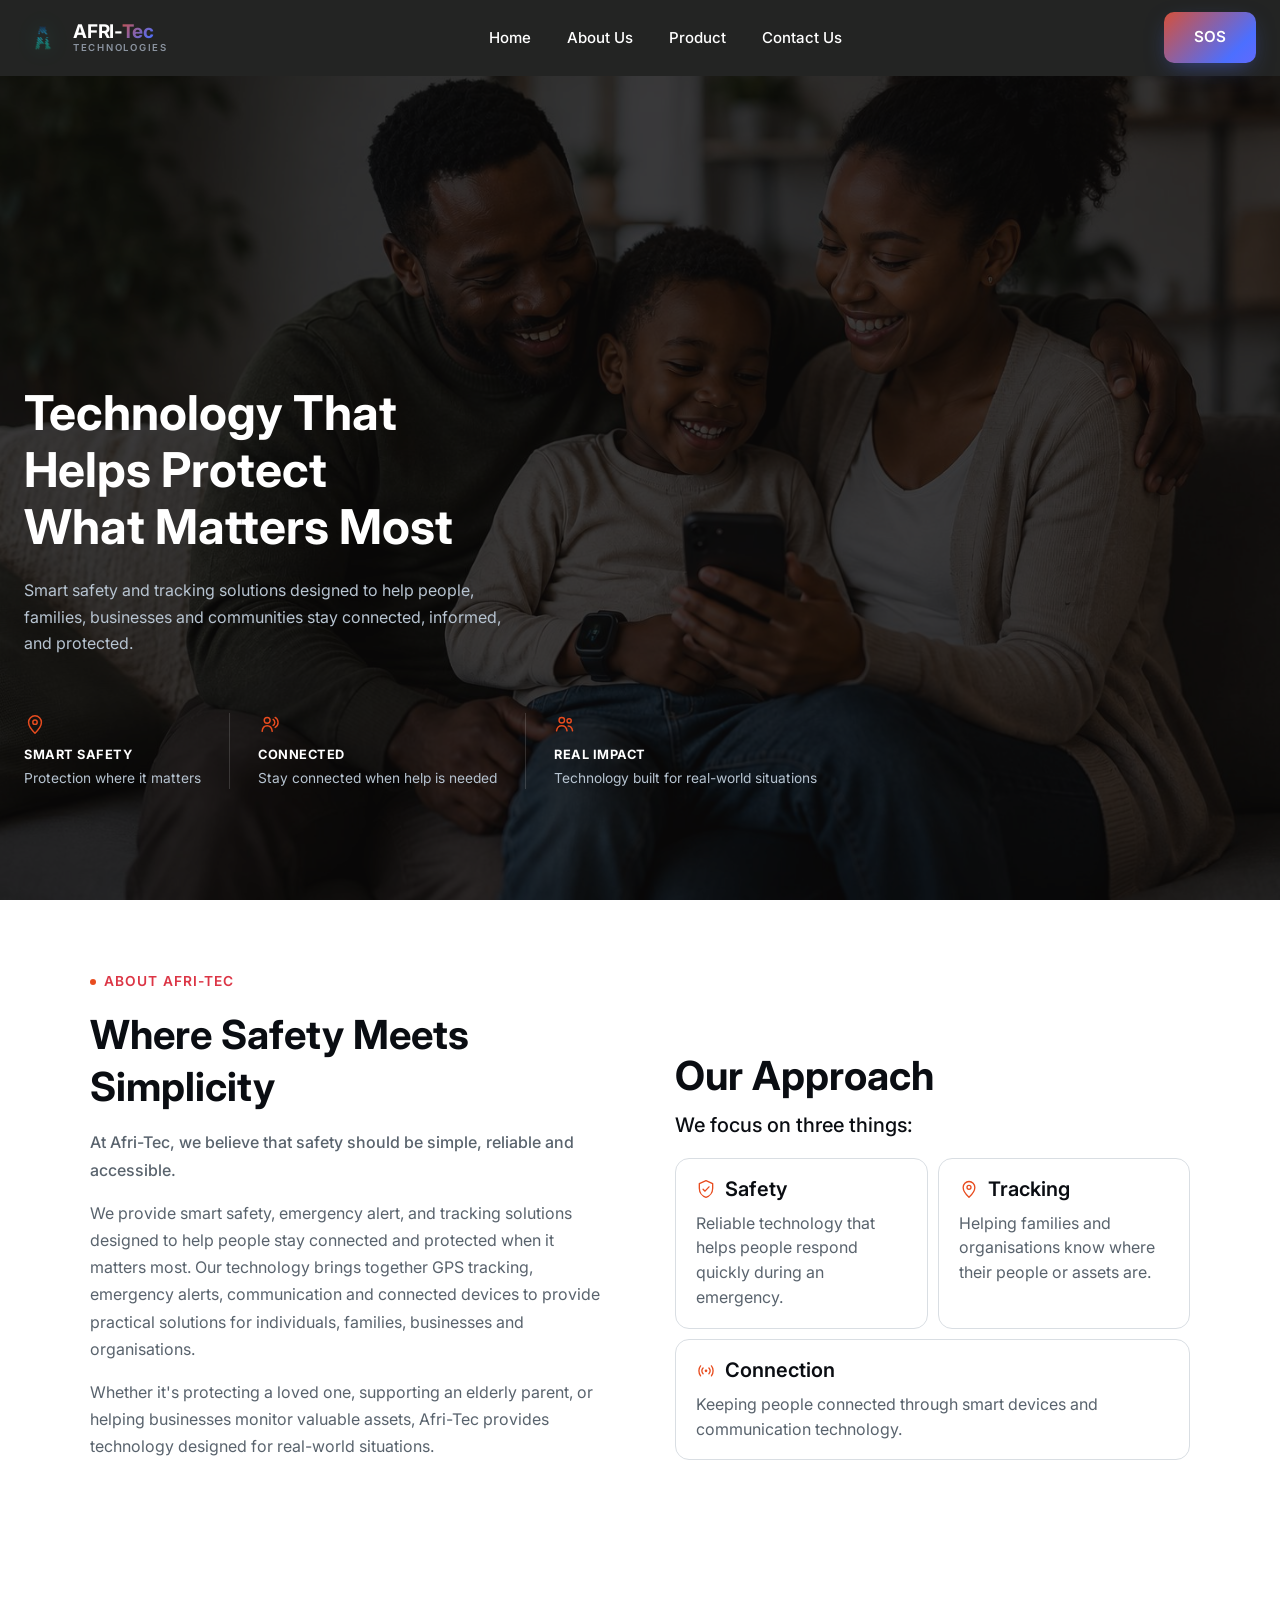
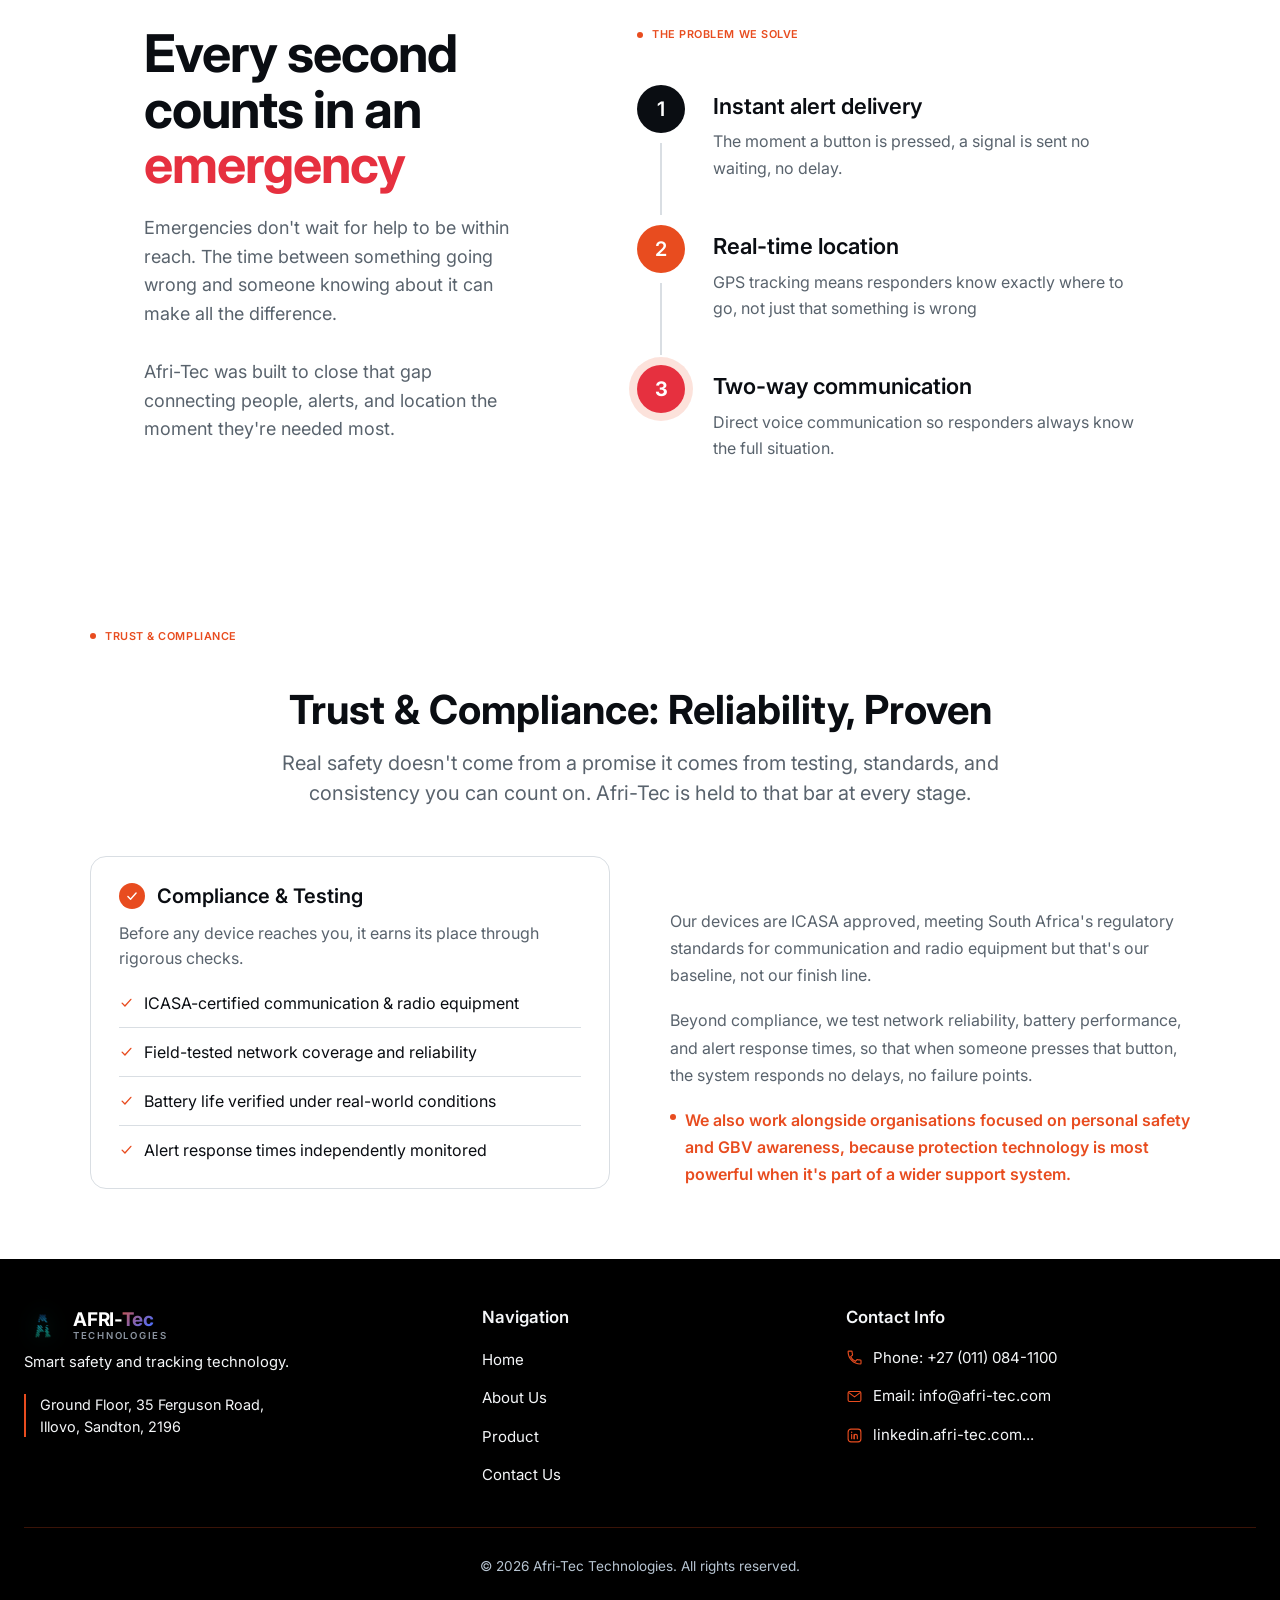
==== commit 454b795f: "Changing the website layout and changing the contact form" ====
--- a/about.html
+++ b/about.html
@@ -147,48 +147,64 @@
     </section>
 
     <!-- ============ THE PROBLEM WE SOLVE ============ -->
-<section class="problem-section py-4">
-    <div class="problem-inner">
-
-        <p class="section-eyebrow problem-eyebrow">
-            <span class="section-eyebrow-dot"></span>
-            The Problem We Solve
-        </p>
-
-        <div class="problem-grid">
-            <div class="problem-text">
-                <h2 class="problem-title fs-1">Every second counts<br>in an emergency</h2>
-                <p class="fs-6">Emergencies don't wait for help to be within reach. The time between something going wrong and someone knowing about it can make all the difference.</p>
-                <p class="fs-6">Afri-Tec was built to close that gap connecting people, alerts, and location the moment they're needed most.</p>
-            </div>
-
-            <div class="problem-steps">
-                <div class="problem-step">
-                    <span class="problem-step-number">1</span>
-                    <div class="problem-step-content">
-                        <h3 class="fs-5">Instant alert delivery</h3>
-                        <p class="fs-6">The moment a button is pressed, a signal is sent no waiting, no delay.</p>
-                    </div>
+
+        <section class="gs-section">
+            <div class="gs-container">
+
+                <div class="gs-intro">
+                <div>
+                    <h2 class="gs-title">
+                        Every second counts in an <span class="gs-red">emergency</span>
+                        </h2>
+                    <p class="gs-subtitle">
+                        Emergencies don't wait for help to be within reach. The time between something going wrong and someone knowing about it can make all the difference.
+                        <br> <br> Afri-Tec was built to close that gap connecting people, alerts, and location the moment they're needed most.
+                    </p>
                 </div>
-                <div class="problem-step">
-                    <span class="problem-step-number">2</span>
-                    <div class="problem-step-content">
-                        <h3 class="fs-5">Real-time location</h3>
-                        <p class="fs-6">GPS tracking means responders know exactly where to go, not just that something is wrong.</p>
-                    </div>
                 </div>
-                <div class="problem-step">
-                    <span class="problem-step-number">3</span>
-                    <div class="problem-step-content">
-                        <h3 class="fs-5">Two-way communication</h3>
-                        <p class="fs-6">Direct voice communication so responders always know the full situation.</p>
-                    </div>
-                </div>
-            </div>
-        </div>
-
-    </div>
-</section>
+
+                <ol class="gs-steps mt-auto">
+                    <p class="section-eyebrow">
+                        <span class="section-eyebrow-dot"></span>
+                        The Problem We Solve
+                    </p>
+
+                <li class="gs-step">
+                    <div class="gs-rail">
+                    <div class="gs-num">1</div>
+                    <div class="gs-line"></div>
+                    </div>
+                    <div class="gs-body">
+                    <h3 class="gs-step-title">Instant alert delivery</h3>
+                    <p class="gs-step-text">The moment a button is pressed, a signal is sent no waiting, no delay.</p>
+                    </div>
+                </li>
+
+                <li class="gs-step ">
+                    <div class="gs-rail ">
+                    <div class="gs-num stepp">2</div>
+                    <div class="gs-line"></div>
+                    </div>
+                    <div class="gs-body">
+                    <h3 class="gs-step-title">Real-time location</h3>
+                    <p class="gs-step-text">GPS tracking means responders know exactly where to go, not just that something is wrong</p>
+                    </div>
+                </li>
+
+                <li class="gs-step gs-step-final">
+                    <div class="gs-rail">
+                    <div class="gs-num">3</div>
+                    </div>
+                    <div class="gs-body">
+                    <h3 class="gs-step-title">Two-way communication</h3>
+                    <p class="gs-step-text">Direct voice communication so responders always know the full situation.</p>
+                    </div>
+                </li>
+
+                </ol>
+
+            </div>
+        </section>
 
 <!-- ============ TRUST & COMPLIANCE ============ -->
 <section class="trust-section">
--- a/assets/style.css
+++ b/assets/style.css
@@ -942,9 +942,10 @@
 .about-hero {
   position: relative;
   width: 100%;
-  min-height: 680px;
-  display: flex;
-  align-items: flex-end;
+  min-height: 100vh;        
+  min-height: 100svh;       
+  display: flex;
+  align-items: center;      
   overflow: hidden;
 }
  
@@ -985,7 +986,7 @@
   font-size: clamp(2rem, 4.4vw, 3rem);
   line-height: 1.18;
   color: var(--white);
-  margin: 0 0 22px;
+  margin: 190px 0 22px;
 }
  
 .about-hero-text {
@@ -1382,13 +1383,15 @@
    PRODUCT HERO
    ========================================================== */
  
+   
 .product-hero {
     position: relative;
-    width: 100%;
-    min-height: 680px;
-    display: flex;
-    align-items: flex-end;
-    overflow: hidden;
+  width: 100%;
+  min-height: 100vh;        /* was 680px */
+  min-height: 100svh;       /* phones: ignores the browser address bar */
+  display: flex;
+  align-items: center;      /* centres the content; use flex-end to keep it at the bottom */
+  overflow: hidden;
 }
  
 .product-hero-bg {
@@ -1427,7 +1430,7 @@
   font-size: clamp(1.7rem, 3.6vw, 2.4rem);
   line-height: 1.2;
   color: var(--white);
-  margin: 0 0 20px;
+  margin: 404px 0 20px;
 }
  
 .product-hero-divider {
@@ -2199,6 +2202,61 @@
   .contact-section{ 
     padding: 64px 16px; 
   }
+
+  /* ==========================================================
+   CONTACT SECTION: soft shadows instead of black borders
+   Paste at the END of your stylesheet (after Bootstrap and
+   your existing .contact-* rules). Everything is scoped to
+   .contact-section, so no other page is affected.
+   ========================================================== */
+
+/* Slightly darker backdrop so the white cards lift off it */
+.contact-section.bg-light {
+  background-color: #F1F3F5 !important;
+}
+
+/* ---------- Cards: no border, soft depth ---------- */
+.contact-section .contact-card,
+.contact-section .follow-card {
+  border: 0;
+  border-radius: 18px;
+  background: #fff;
+  box-shadow:
+    0 1px 2px #0a0d120f,
+    0 12px 28px -12px #0a0d122d;
+}
+
+/* ---------- Inputs: inner shadow instead of a border ---------- */
+.contact-section .form-control {
+  border: 0;
+  border-radius: 10px;
+  background: #F4F6F8;
+  box-shadow: inset 0 1px 3px #0a0d1229;
+  transition: background .2s ease, box-shadow .2s ease;
+}
+
+.contact-section .form-control:focus {
+  border: 0;
+  background: #fff;
+  box-shadow:
+    inset 0 1px 3px #0a0d121a,
+    0 0 0 3px #e84c1f47;   /* orange focus ring, keeps keyboard focus visible */
+}
+
+/* ---------- Dividers: faint hairline instead of solid black ---------- */
+.contact-section .detail-row {
+  border-bottom: 1px solid #0a0d121a;
+}
+
+.contact-section .detail-row:last-child {
+  border-bottom: 0;
+}
+
+/* ---------- Submit button: drop the dark outline ---------- */
+.contact-section .btn-submit,
+.contact-section .btn-submit:hover {
+  border: 0;
+}
  
   .contact-heading{
     text-decoration-color: var(--ink);
@@ -2225,7 +2283,6 @@
   }
  
   .card-subtext{
-    color: var(--muted);
     font-size: .85rem;
     text-align: center;
   }
@@ -3336,7 +3393,7 @@
   margin: 0;
   font-size: .8rem;
   line-height: 1.3;
-  color: rgba(255, 255, 255, .8);
+  color: #ffffffcc;
   opacity: 1;                             /* cancels old opacity: .75 */
 }
 
@@ -3455,7 +3512,7 @@
   margin: 0 0 18px;
   font-size: 1.1rem;
   line-height: 1.65;
-  color: rgba(255, 255, 255, .92);
+  color: #ffffffe8;
 }
 
 .cc-copy .cc-closing {
@@ -3482,7 +3539,7 @@
   aspect-ratio: 1;
   transform: translate(-50%, -50%);
   border-radius: 50%;
-  background: radial-gradient(circle, rgba(255, 106, 61, .6) 0%, rgba(255, 106, 61, 0) 68%);
+  background: radial-gradient(circle, #ff6a3d99 0%, #ff6a3d00 68%);
 }
 
 .cc-ring {
@@ -3511,7 +3568,7 @@
   display: block;
   width: min(280px, 72%);
   height: auto;
-  filter: drop-shadow(0 32px 40px rgba(60, 10, 0, .45));
+  filter: drop-shadow(0 32px 40px #3c0a0073);
 }
 
 /* ---------- Floating chips ---------- */
@@ -3779,9 +3836,13 @@
 
 /* Step 4 is the one that matters: SOS orange with a soft ring */
 .gs-step-final .gs-num {
-  background: var(--accent-teal, #e84c1f);
+  background:  #e6303f;
   box-shadow: 0 0 0 8px #e84c1f29;
   font-weight: 700;
+}
+
+.stepp {
+  background: var(--accent-teal, #e84c1f);
 }
 
 /* ---------- Tablet ---------- */
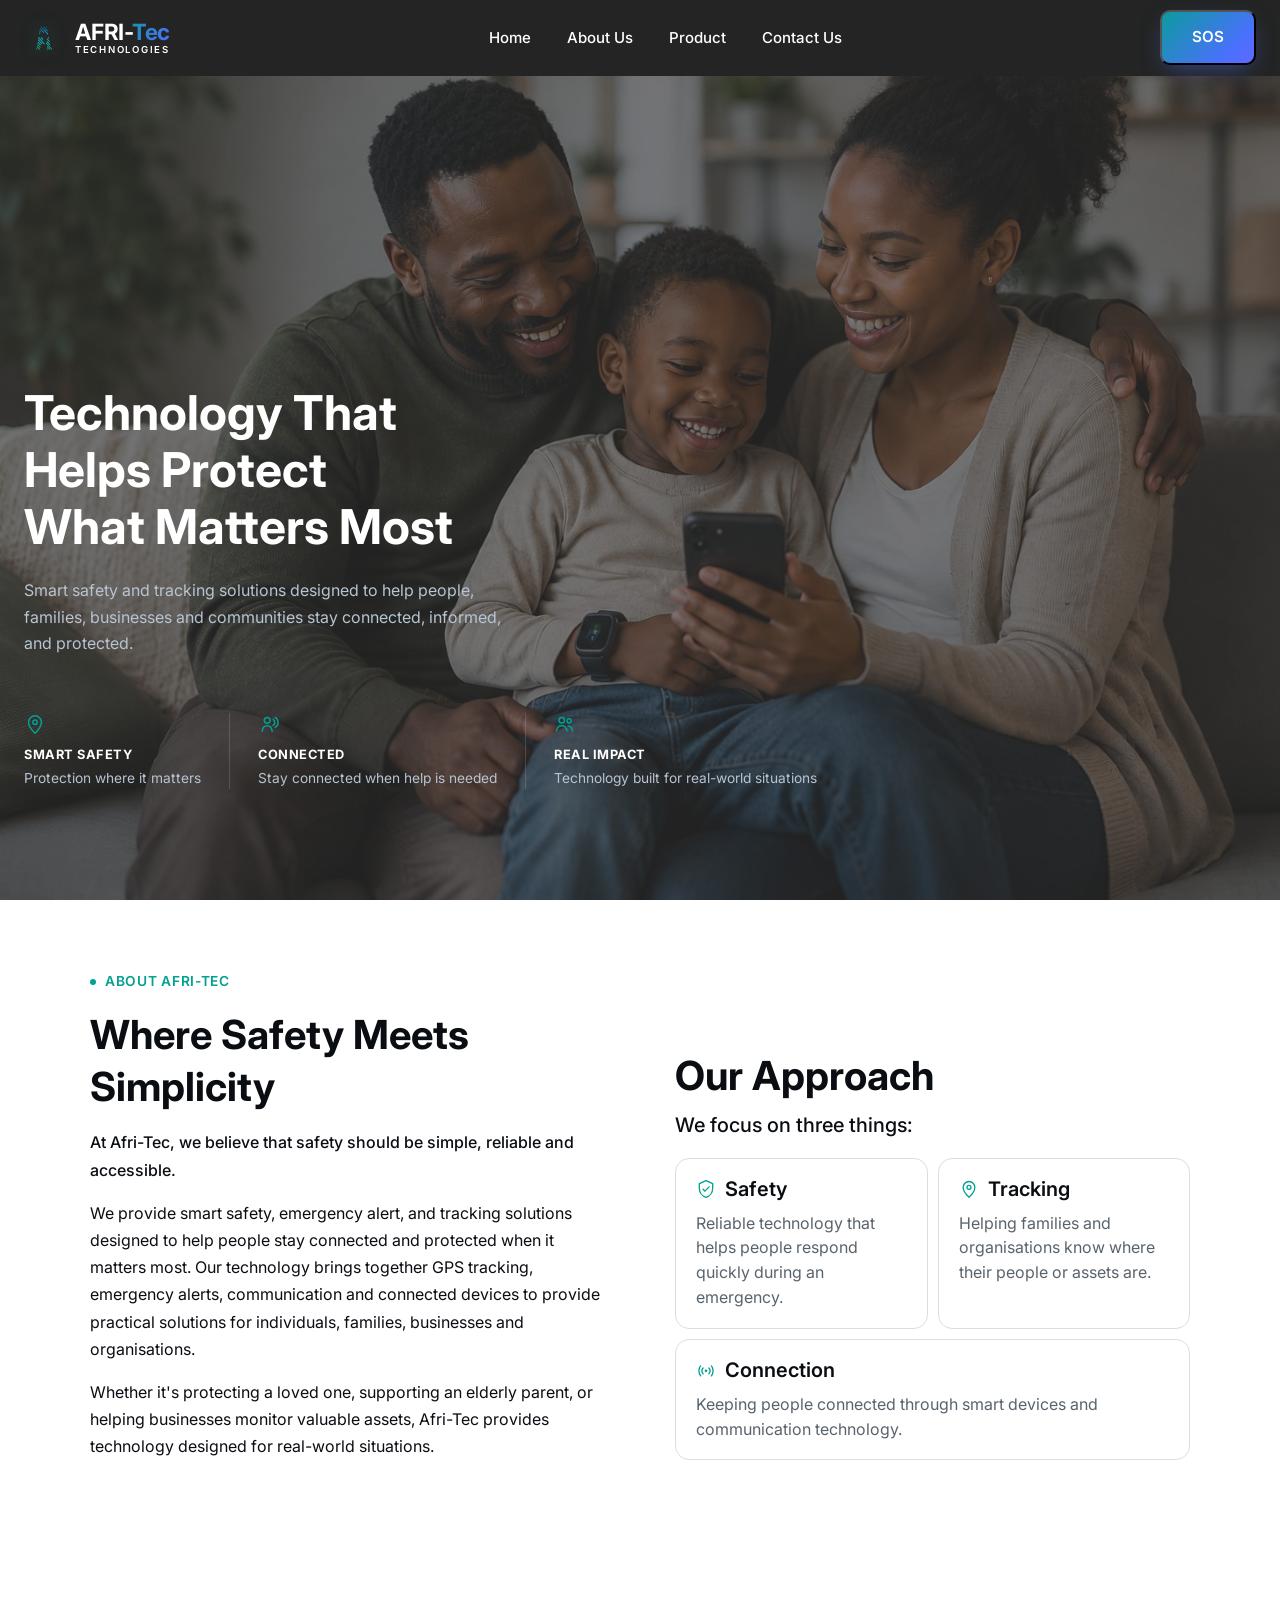
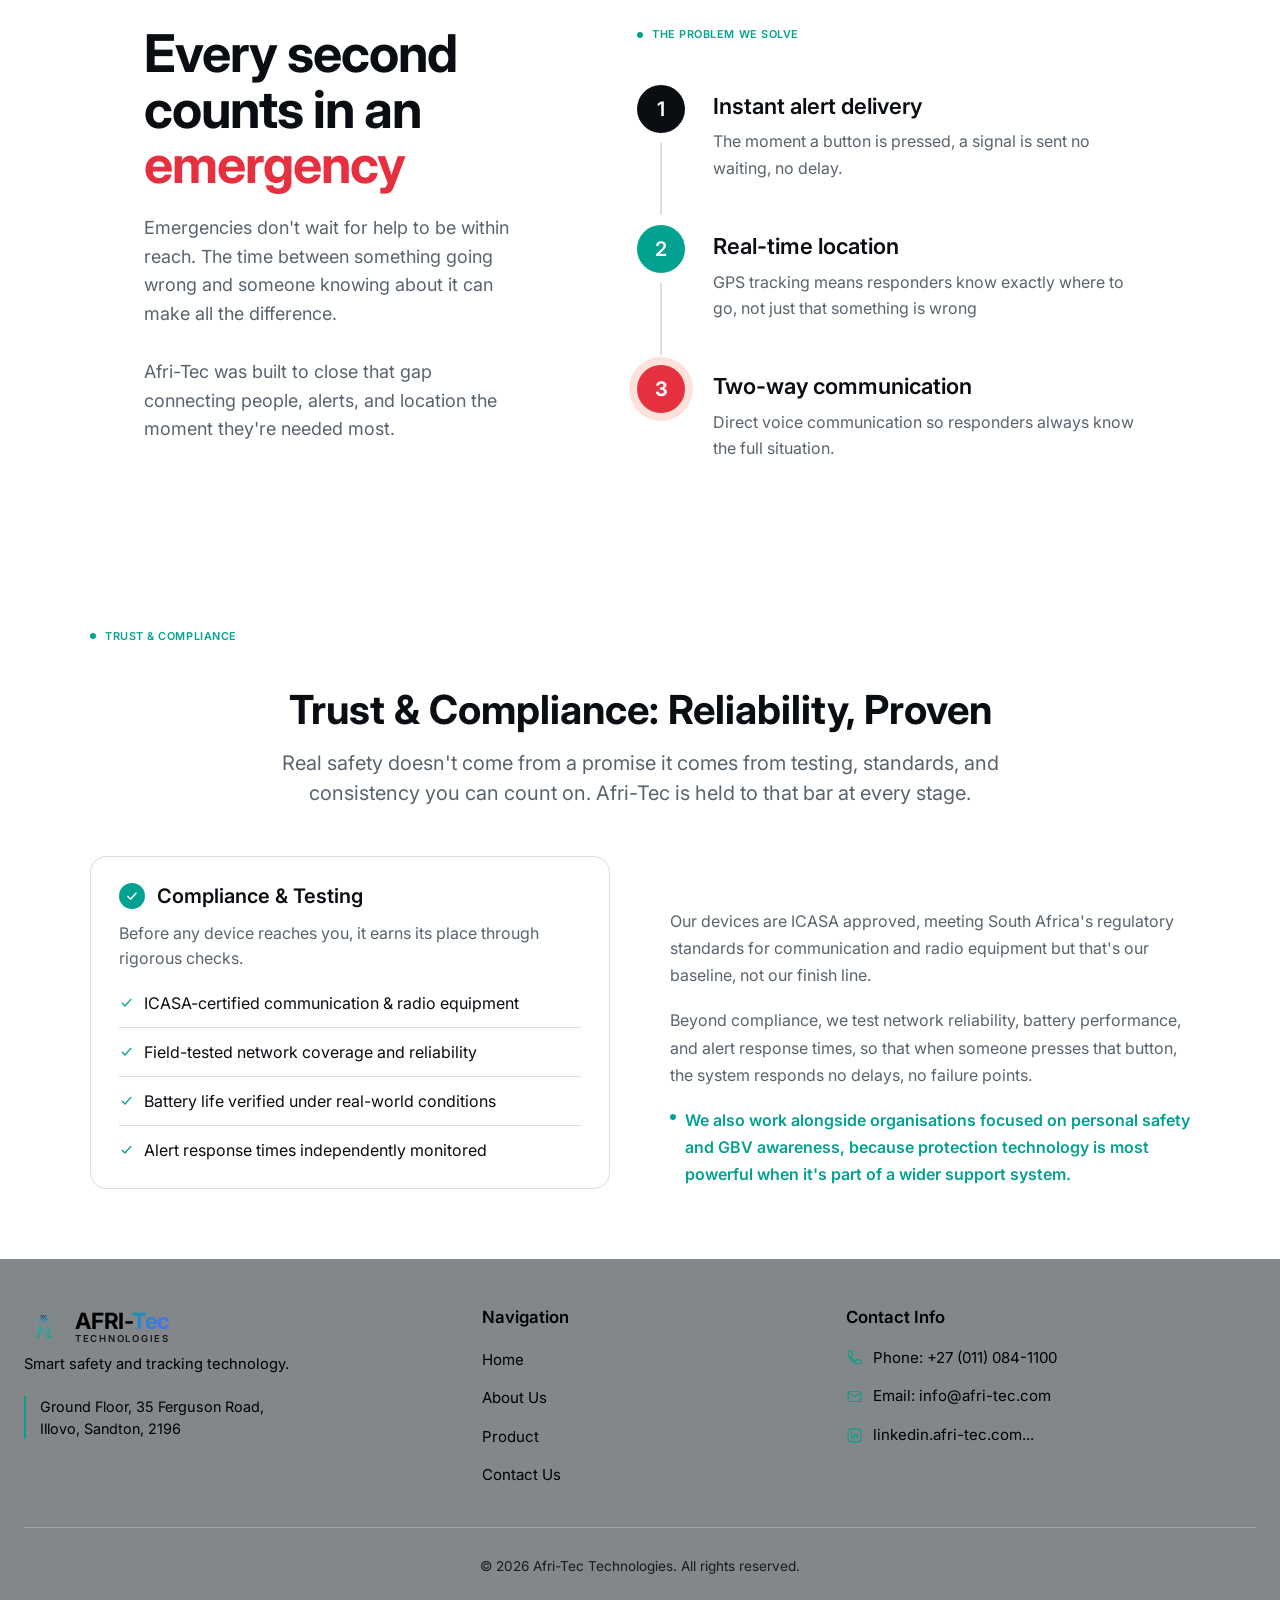
==== commit 771eaa00: "Add files via upload" ====
--- a/about.html
+++ b/about.html
@@ -26,8 +26,8 @@
         <a href="index.html" class="brand">
             <img src="assets/images/tec-logo.png" alt="Afri-Tec Technologies Logo" class="brand-logo">
             <span class="brand-text">
-                <span class="brand-name">AFRI-<span class="brand-name-accent">Tec</span></span>
-                <span class="brand-tagline">Technologies</span>
+                <span class="brand-name text-white">AFRI-<span class="brand-name-accent">Tec</span></span>
+                <span class="brand-tagline text-white">Technologies</span>
             </span>
         </a>
 
@@ -38,8 +38,27 @@
         <li><a href="contact.html">Contact Us</a></li>
         </ul>
 
-        <a href="contact.html" class="btn-pill btn-cta d-none d-lg-inline-flex">SOS</a>
-
+        <div class="dropdown d-none d-lg-inline-flex">
+            <button class="btn-pill btn-cta" type="button"
+                    id="sosMenu" data-bs-toggle="dropdown" aria-expanded="false">
+                SOS
+            </button>
+
+            <ul class="dropdown-menu dropdown-menu-end" aria-labelledby="sosMenu">
+                <li>
+                <a class="dropdown-item" href="https://apps.apple.com/za/app/afri-tec-alert/id1528506433"
+                    target="_blank" rel="noopener">
+                    App Store
+                </a>
+                </li>
+                <li>
+                <a class="dropdown-item" href="https://play.google.com/store/apps/details?id=com.afritec.smartviewalert"
+                    target="_blank" rel="noopener">
+                    Google Play
+                </a>
+                </li>
+            </ul>
+        </div>
         <button class="hamburger d-lg-none" id="hamburgerBtn" aria-label="Open menu" aria-expanded="false" aria-controls="mobileMenu">
         <span></span>
         <span></span>
@@ -51,6 +70,14 @@
 
     <!-- ============ MOBILE FULL-SCREEN MENU ============ -->
     <div class="mobile-menu" id="mobileMenu" aria-hidden="true">
+        <!-- Logo --> 
+        <a href="index.html" class="brand">
+            <img src="assets/images/tec-logo.png" alt="Afri-Tec Technologies Logo" class="brand-logo">
+            <span class="brand-text">
+                <span class="brand-name text-white">AFRI-<span class="brand-name-accent">Tec</span></span>
+                <span class="brand-tagline text-white">Technologies</span>
+            </span>
+        </a>
         <button class="mobile-menu-close" id="mobileMenuClose" aria-label="Close menu">
             <svg width="20" height="20" viewBox="0 0 24 24" fill="none" xmlns="http://www.w3.org/2000/svg">
             <path d="M6 6L18 18M18 6L6 18" stroke="currentColor" stroke-width="2" stroke-linecap="round"/>
@@ -62,7 +89,23 @@
             <li style="--i:3"><a href="product.html">Product</a></li>
             <li style="--i:4"><a href="contact.html">Contact Us</a></li>
         </ul>
-        <a href="contact.html" class="btn-pill  btn-pill btn-cta-mobile btn-cta" style="--i:5">SOS</a>
+        <div class="dropdown d-lg-none w-100" style="--i:5">
+            <button class="btn-pill btn-cta btn-cta-mobile" type="button"
+                    id="sosMenuMobile" data-bs-toggle="dropdown" data-bs-display="static" aria-expanded="false">
+            SOS
+            </button>
+
+            <ul class="dropdown-menu" aria-labelledby="sosMenuMobile">
+            <li>
+                <a class="dropdown-item" href="https://apps.apple.com/za/app/afri-tec-alert/id1528506433"
+                target="_blank" rel="noopener">App Store</a>
+            </li>
+            <li>
+                <a class="dropdown-item" href="https://play.google.com/store/apps/details?id=com.afritec.smartviewalert"
+                target="_blank" rel="noopener">Google Play</a>
+            </li>
+            </ul>
+        </div>
     </div>
 
 <main>
@@ -102,10 +145,10 @@
         <div class="about-details-inner">
 
             <div class="about-details-text">
-                <p class="eyebrow text-danger">
-                    <span class="section-eyebrow-dot"></span>
-                    About Afri-Tec
-                </p>
+                <p class="section-eyebrow">
+                        <span class="section-eyebrow-dot"></span>
+                        About Afri-Tec
+                    </p>
                 <h2 class="about-details-title fs-1">Where Safety Meets Simplicity</h2>
                 <p class="about-details-lead fs-6">At Afri-Tec, we believe that safety should be simple, reliable and accessible.</p>
                 <p class="fs-6">We provide smart safety, emergency alert, and tracking solutions designed to help people stay connected and protected when it matters most. Our technology brings together GPS tracking, emergency alerts, communication and connected devices to provide practical solutions for individuals, families, businesses and organisations.</p>
@@ -300,15 +343,15 @@
             <ul class="footer-contact">
                 <li>
                     <svg width="17" height="17" viewBox="0 0 24 24" fill="none" xmlns="http://www.w3.org/2000/svg"><path d="M6.6 10.8C8 13.6 10.4 16 13.2 17.4L15.4 15.2C15.7 14.9 16.1 14.8 16.5 15C17.7 15.4 19 15.6 20.2 15.6C20.8 15.6 21.2 16 21.2 16.6V20.2C21.2 20.8 20.8 21.2 20.2 21.2C10.7 21.2 3 13.5 3 4C3 3.4 3.4 3 4 3H7.6C8.2 3 8.6 3.4 8.6 4C8.6 5.2 8.8 6.5 9.2 7.7C9.3 8.1 9.2 8.5 9 8.8L6.6 10.8Z" stroke="currentColor" stroke-width="1.6" stroke-linejoin="round"/></svg>
-                    <span>Phone: +27 (011) 084-1100</span>
+                    <span class="cont">Phone: +27 (011) 084-1100</span>
                 </li>
                 <li>
                     <svg width="17" height="17" viewBox="0 0 24 24" fill="none" xmlns="http://www.w3.org/2000/svg"><rect x="3" y="5" width="18" height="14" rx="2" stroke="currentColor" stroke-width="1.6"/><path d="M4 6.5L12 12.5L20 6.5" stroke="currentColor" stroke-width="1.6" stroke-linecap="round" stroke-linejoin="round"/></svg>
-                    <span>Email: info@afri-tec.com</span>
+                    <span class="cont">Email: info@afri-tec.com</span>
                 </li>
                 <li>
                     <svg width="17" height="17" viewBox="0 0 24 24" fill="none" xmlns="http://www.w3.org/2000/svg"><rect x="3" y="3" width="18" height="18" rx="4" stroke="currentColor" stroke-width="1.6"/><path d="M8 10.5V16.5" stroke="currentColor" stroke-width="1.6" stroke-linecap="round"/><circle cx="8" cy="7.3" r="1" fill="currentColor"/><path d="M11.5 16.5V13C11.5 11.6 12.5 10.5 13.8 10.5C15.1 10.5 16 11.6 16 13V16.5" stroke="currentColor" stroke-width="1.6" stroke-linecap="round"/><path d="M11.5 10.5V16.5" stroke="currentColor" stroke-width="1.6" stroke-linecap="round"/></svg>
-                    <span>linkedin.afri-tec.com...</span>
+                    <span class="cont">linkedin.afri-tec.com...</span>
                 </li>
             </ul>
         </div>
@@ -321,5 +364,6 @@
 </footer>
 
 <script src="assets/js/script.js"></script>
+<script src="https://cdn.jsdelivr.net/npm/bootstrap@5.3.3/dist/js/bootstrap.bundle.min.js"></script>
 </body>
 </html>
--- a/assets/style.css
+++ b/assets/style.css
@@ -6,13 +6,12 @@
   --surface: #11161D;
   --text: #070707;
   --text-muted: #8B94A0;
-  --accent-teal: #e84c1f;
+  --accent-teal: #03a190;
   --accent-blue: #4C6FFF;
   --accent-blue-hover: #6C87FF;
   --accent-violet: #8B5CF6;
-  --accent-amber: #FFB020;
   --accent-gradient: linear-gradient(135deg, var(--accent-teal) 0%, var(--accent-blue) 55%, var(--accent-violet) 100%);
-  --white: #FFFFFF;
+  --white: #FFF;
   --border: #ffffff14;
   --header-scrolled-bg: #0a0d12d1;
   --shadow-cta: 0 8px 24px -8px #4c6fff8c;
@@ -28,7 +27,7 @@
   --font-display: "Inter", sans-serif;
   --font-body: "Inter", sans-serif;
   --nav-height: 76px;
-  --light-bg: #FFFFFF;
+  --light-bg: #FFF;
   --light-text: #0A0D12;
   --light-text-muted: #59636D;
   --light-border: #D9DEE3;
@@ -43,13 +42,14 @@
   --hero-overlay-2: #0a0d12d1;
   --hero-overlay-3: #0a0d1280;
   --hero-overlay-4: #0a0d12b3;
-  --shadow-device-2: 0 25px 35px #000000;
+  --shadow-device-2: 0 25px 35px #000;
   --footer-bg: #000;
   --footer-text: #F4F6F8;
   --footer-text-muted: #B7C4D1;
-  --footer-divider: #e84c1f;
-  --about-overlay: #0b0a0ac2;
+  --footer-divider: #fff;
+  --about-overlay: #3939399b;
   --about-divider: #ffffff26;
+  --cards: #b7ebd3;
   --card-gap: 10px;
   --product-overlay-1: #05070a26;
   --product-overlay-2: #0507108c;
@@ -163,8 +163,8 @@
 
 .brand-logo {
   display: block;
-  width: 38px;
-  height: 38px;
+  width: 40px;
+  height: 40px;
   object-fit: contain;
   filter: drop-shadow(0 0 10px #1fe8b84d);
   transition: transform 0.3s ease, filter 0.3s ease;
@@ -184,9 +184,9 @@
 .brand-name {
   font-family: var(--font-display);
   font-weight: 700;
-  font-size: 1.18rem;
+  font-size: 1.4rem;
   letter-spacing: -0.01em;
-  color: #fff;
+  color: #000;
   white-space: nowrap;
 }
 
@@ -209,7 +209,7 @@
   font-weight: 600;
   letter-spacing: 0.18em;
   text-transform: uppercase;
-  color: var(--text-muted);
+  color: #171717;
   margin-top: 2px;
   white-space: nowrap;
 }
@@ -771,17 +771,20 @@
 .sos-section {
   position: relative;
   width: 100%;
-  min-height: 640px;
+  height: 100%;
+  min-height: 680px;
+  bottom: 20px;
   display: flex;
   align-items: center;
   overflow: hidden;
 }
 
 .sos-bg {
+  height: 100%;
   position: absolute;
   inset: 0;
   z-index: 0;
-  background-image:url('images/afri.jpg');
+  background-image:url('images/sosa.png');
   background-size: cover;
   background-position: center;
   background-repeat: no-repeat;
@@ -837,8 +840,8 @@
  
 .site-footer {
   width: 100%;
-  background: var(--footer-bg);
-  color: var(--footer-text);
+  background: #838789;
+  color: #000;
   padding: 64px 24px 32px;
 }
  
@@ -861,7 +864,7 @@
 .footer-tagline {
   font-size: 0.92rem;
   line-height: 1.6;
-  color: var(--footer-text);
+  color: #000;
   max-width: 280px;
   margin: 0 0 20px;
 }
@@ -875,14 +878,14 @@
   margin: 0;
   font-size: 0.9rem;
   line-height: 1.5;
-  color: var(--footer-text);
-}
- 
+  color: #000;
+}
+
 .footer-heading {
   font-family: var(--font-display);
   font-weight: 600;
   font-size: 1.05rem;
-  color: var(--footer-text);
+  color: #000;
   margin: 0 0 20px;
 }
  
@@ -894,7 +897,7 @@
  
 .footer-links a {
   font-size: 0.94rem;
-  color: var(--footer-text);
+  color: #000;
   transition: color 0.2s ease;
 }
  
@@ -906,6 +909,7 @@
   display: flex;
   flex-direction: column;
   gap: 16px;
+  color: #000;
 }
  
 .footer-contact li {
@@ -913,7 +917,7 @@
   align-items: center;
   gap: 10px;
   font-size: 0.94rem;
-  color: var(--footer-text);
+  color: #000;
 }
  
 .footer-contact svg {
@@ -932,7 +936,7 @@
   margin: 0;
   text-align: center;
   font-size: 0.85rem;
-  color: var(--footer-text-muted);
+  color: #1a1a1a;
 }
  
 /* ==========================================================
@@ -1080,7 +1084,6 @@
 .about-details-text p {
   font-size: 0.86rem;
   line-height: 1.7;
-  color: var(--light-text-muted);
   margin: 0 0 16px;
 }
  
@@ -2412,7 +2415,7 @@
   }
 
   .brand-name {
-    font-size: 1.02rem;
+    font-size: 1.4rem;
   }
 
   .hero-media-frame {
@@ -3315,7 +3318,7 @@
 
 /* ---------- Button ---------- */
 .companion-section .store-buttons .store-button {
-  --accent: #198754;                      
+  --accent: #62c6d1;                      
   display: flex;
   flex-direction: column;                
   align-items: center;
@@ -3332,21 +3335,21 @@
   background: #0f2e30;
   border: 3px solid #0b1f20;
   border-radius: 28px;
-  box-shadow: 6px 6px 0 #0d6efd;    
+  box-shadow: 6px 6px 0 var(--cards);    
   transform: rotate(-2deg);
   transition: transform .2s cubic-bezier(.34, 1.56, .64, 1),
               box-shadow .2s ease;
 }
 
 .companion-section .store-buttons .store-button:nth-child(2) {
-  --accent: #9d1a08;                      /* playful pink */
+  --accent: #62c6d1;                      /* playful pink */
   transform: rotate(2deg);
 }
 
 /* ---------- Hover / keyboard focus ---------- */
 .companion-section .store-buttons .store-button:hover,
 .companion-section .store-buttons .store-button:focus-visible {
-  background: #0f2e30;
+  background: #62c6d1;
   color: #fff;
   transform: rotate(0deg) translateY(-6px) scale(1.04);
   box-shadow: 10px 12px 0 var(--accent);
@@ -3472,7 +3475,7 @@
    ========================================================== */
 
 .cc-section {
-  --cc-panel: #c8340f;           /* deep flame: white text passes AA contrast */
+  --cc-panel: #eb3609;           /* deep flame: white text passes AA contrast */
   --cc-ring: #ff6a3d;            /* lighter flame for the radiating rings */
   position: relative;
   overflow: hidden;
@@ -3624,7 +3627,7 @@
   width: 24px;
   height: 24px;
   border-radius: 50%;
-  background: #fff url("data:image/svg+xml,%3Csvg xmlns='http://www.w3.org/2000/svg' viewBox='0 0 24 24' fill='none' stroke='%23c8340f' stroke-width='3.5' stroke-linecap='round' stroke-linejoin='round'%3E%3Cpath d='M5 12.5l4.5 4.5L19 7.5'/%3E%3C/svg%3E") center / 13px no-repeat;
+  background: var(--accent-teal) url("data:image/svg+xml,%3Csvg xmlns='http://www.w3.org/2000/svg' viewBox='0 0 24 24' fill='none' stroke='%23c8340f' stroke-width='3.5' stroke-linecap='round' stroke-linejoin='round'%3E%3Cpath d='M5 12.5l4.5 4.5L19 7.5'/%3E%3C/svg%3E") center / 13px no-repeat;
 }
 
 /* ---------- Tablet ---------- */
@@ -4006,4 +4009,272 @@
     width: 150px;
     height: 120px;
   }
+}
+
+/* ==========================================================
+   COMPANION SECTION: image-ready redesign
+   Every new class starts with cm-. The store buttons keep using
+   your STORE BUTTONS block, so leave that block in place.
+   Paste at the end of your stylesheet.
+   ========================================================== */
+
+.cm-container {
+  max-width: 1120px;
+  margin: 0 auto;
+  padding: 88px 24px;
+  display: grid;
+  grid-template-columns: 1.05fr .95fr;
+  gap: 72px;
+  align-items: center;
+}
+
+/* ---------- Copy ---------- */
+.cm-title {
+  max-width: 16ch;
+  margin: 0 0 20px;
+  font-family: var(--font-display, "Inter", sans-serif);
+  font-size: clamp(2.2rem, 4.4vw, 3.4rem);
+  font-weight: 700;
+  line-height: 1.08;
+  letter-spacing: -0.02em;
+  color: var(--c-ink, #0E2A2B);
+}
+
+.cm-text {
+  max-width: 46ch;
+  margin: 0;
+  font-size: 1.1rem;
+  line-height: 1.65;
+  color: var(--c-muted, #4E6666);
+}
+
+/* ---------- Privacy note ---------- */
+.cm-privacy {
+  display: flex;
+  flex-wrap: wrap;
+  align-items: flex-start;
+  gap: 12px 28px;
+  padding-top: 22px;
+  border-top: 1px solid var(--c-line, #CFE0DD);
+}
+
+.cm-privacy-title {
+  margin: 0;
+  max-width: 14ch;
+  font-family: var(--font-display, "Inter", sans-serif);
+  font-size: 1.05rem;
+  font-weight: 600;
+  line-height: 1.3;
+  color: var(--c-ink, #0E2A2B);
+}
+
+.cm-privacy-text {
+  margin: 0;
+  max-width: 14ch;
+  font-size: .95rem;
+  line-height: 1.4;
+  color: var(--c-muted, #4E6666);
+}
+
+.cm-pills {
+  display: flex;
+  flex-wrap: wrap;
+  gap: 8px;
+  margin: 0;
+  padding: 0;
+  list-style: none;
+}
+
+.cm-pills li {
+  padding: 6px 14px;
+  border-radius: 99px;
+  background: var(--c-soft, #DDEFEC);
+  font-size: .9rem;
+  font-weight: 500;
+  color: var(--c-ink, #0E2A2B);
+}
+
+/* ---------- Image ---------- */
+.cm-media {
+  position: relative;
+  margin: 0;
+}
+
+/* tinted shape peeking out behind the image */
+.cm-media::before {
+  content: "";
+  position: absolute;
+  inset: 9% -6% -6% 11%;
+  border-radius: 32px;
+  background: var(--cards);
+}
+
+.cm-frame {
+  position: relative;
+  z-index: 1;
+  aspect-ratio: 4 / 5;
+  overflow: hidden;
+  border-radius: 28px;
+  background: #CFE6E2;                    /* shows while the image loads */
+  box-shadow: 0 28px 50px -22px rgba(8, 30, 30, .45);
+}
+
+.cm-frame img {
+  display: block;
+  width: 100%;
+  height: 100%;
+  object-fit: cover;
+  object-position: center;
+}
+
+/* Variant for a transparent phone PNG: no crop, no frame */
+.cm-media--contain .cm-frame {
+  aspect-ratio: auto;
+  overflow: visible;
+  background: transparent;
+  box-shadow: none;
+}
+
+.cm-media--contain .cm-frame img {
+  height: auto;
+  max-height: 640px;
+  margin: 0 auto;
+  object-fit: contain;
+  filter: drop-shadow(0 28px 36px rgba(8, 30, 30, .3));
+}
+
+/* ---------- Optional floating alert card ---------- */
+.cm-alert {
+  position: absolute;
+  z-index: 2;
+  left: -28px;
+  bottom: 32px;
+  width: min(300px, 82%);
+  display: flex;
+  flex-direction: column;
+  gap: 2px;
+  padding: 14px 16px;
+  border-radius: 18px;
+  background: #fff;
+  color: var(--c-ink, #0E2A2B);
+  box-shadow: 0 14px 34px -10px rgba(8, 30, 30, .35);
+}
+
+.cm-alert-tag {
+  align-self: flex-start;
+  margin-bottom: 6px;
+  padding: 2px 10px;
+  border-radius: 99px;
+  background: var(--c-sos, #D92D20);
+  font-size: .72rem;
+  font-weight: 600;
+  line-height: 1.5;
+  color: #fff;
+}
+
+.cm-alert-title {
+  font-size: 1rem;
+  line-height: 1.3;
+}
+
+.cm-alert-meta {
+  font-size: .8rem;
+  line-height: 1.35;
+  color: var(--c-muted, #4E6666);
+}
+
+.cm-alert-row {
+  display: flex;
+  gap: 8px;
+  margin-top: 10px;
+}
+
+.cm-alert-btn {
+  flex: 1 1 0;
+  padding: 8px 0;
+  border-radius: 10px;
+  background: #E8F3F1;
+  font-size: .8rem;
+  font-weight: 600;
+  line-height: 1.2;
+  text-align: center;
+  white-space: nowrap;
+}
+
+.cm-alert-btn-main {
+  background: var(--c-teal, #0E8077);
+  color: #fff;
+}
+
+/* ---------- Tablet / phones ---------- */
+@media (max-width: 900px) {
+  .cm-container {
+    grid-template-columns: 1fr;
+    gap: 48px;
+    padding: 56px 20px;
+  }
+
+  .cm-media {
+    width: 100%;
+    max-width: 460px;
+    margin: 0 auto;
+  }
+
+  .cm-alert {
+    left: 12px;
+    bottom: 20px;
+  }
+}
+
+@media (max-width: 560px) {
+  .cm-title {
+    font-size: 2rem;
+  }
+
+  .cm-text {
+    font-size: 1rem;
+  }
+
+  .cm-media::before {
+    inset: 7% -3% -3% 7%;
+  }
+}
+
+
+/* Mobile view only */
+@media (max-width: 767.98px) {
+  .store-buttons .store-button small {
+    display: block;
+    text-align: center;
+    width: 100%;
+  }
+}
+
+@media (max-width: 991.98px) {
+  .dropdown.d-lg-none {
+    display: flex;
+    flex-direction: column;
+    align-items: center;
+  }
+
+  .dropdown.d-lg-none .btn-cta-mobile {
+    font-size: 1.25rem !important;
+    padding: 1rem 3rem !important;
+    min-width: 240px;
+    border-radius: 9px;
+  }
+
+  .dropdown.d-lg-none .dropdown-menu {
+    min-width: 240px;
+  }
+
+  .dropdown.d-lg-none .dropdown-item {
+    font-size: 1.1rem;
+    padding: .8rem 1rem;
+    text-align: center;
+  }
+}
+
+.cc-red{
+  color: #000;
 }
